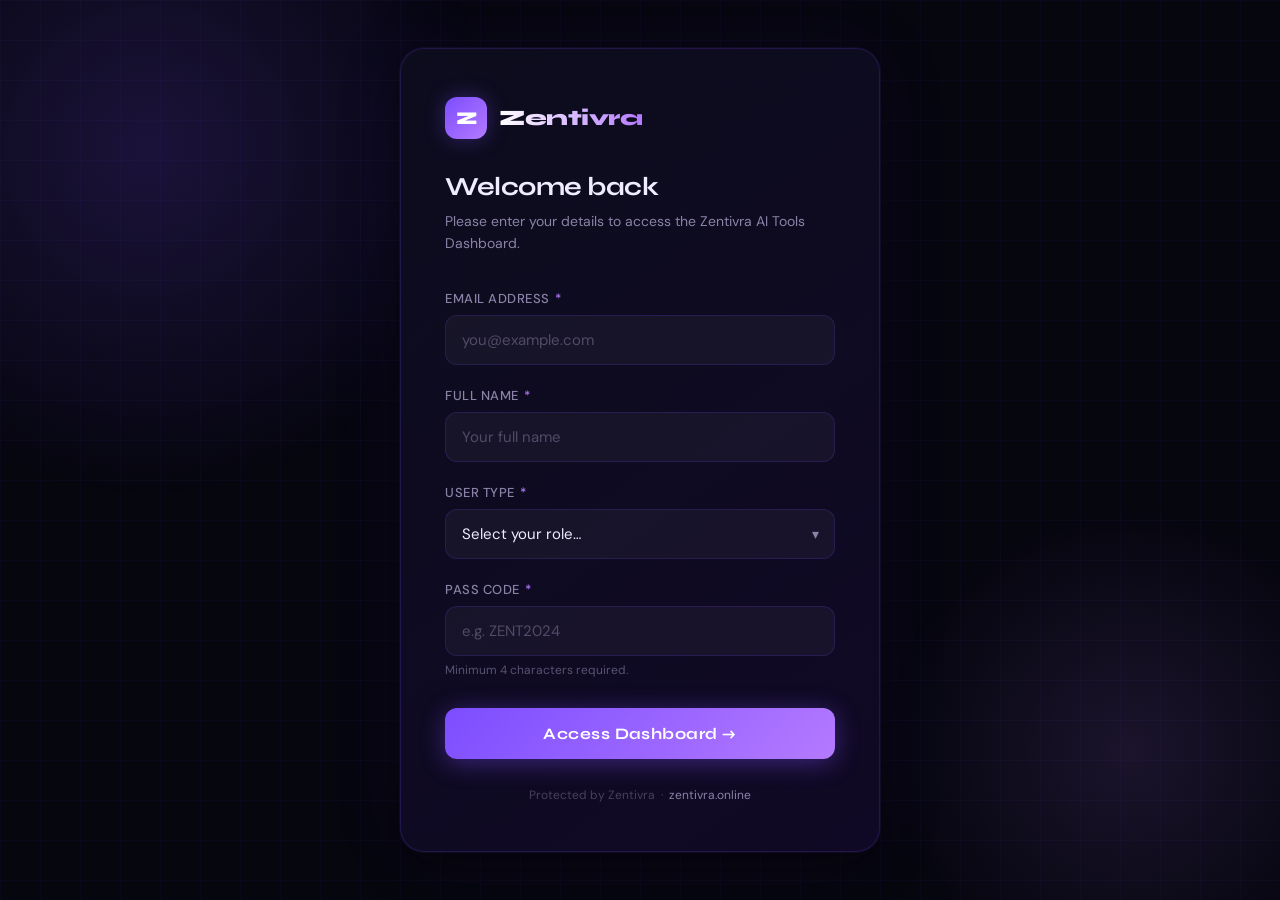
==== index.html @ e4b5452b "Add files via upload" ====
<!DOCTYPE html>
<html lang="en">

<head>
  <meta charset="UTF-8" />
  <meta name="viewport" content="width=device-width, initial-scale=1.0" />
  <title>User Login – Zentivra</title>
  <link
    href="https://fonts.googleapis.com/css2?family=Syne:wght@400;600;700;800&family=DM+Sans:ital,opsz,wght@0,9..40,300;0,9..40,400;0,9..40,500;1,9..40,300&display=swap"
    rel="stylesheet" />
  <style>
    *,
    *::before,
    *::after {
      box-sizing: border-box;
      margin: 0;
      padding: 0;
    }

    :root {
      --bg: #06060f;
      --surface: #0d0d1e;
      --border: rgba(120, 80, 255, 0.18);
      --accent: #7c4dff;
      --accent2: #b47aff;
      --glow: rgba(124, 77, 255, 0.35);
      --text: #f0ecff;
      --muted: #8b82a8;
      --input-bg: rgba(255, 255, 255, 0.04);
      --input-focus: rgba(124, 77, 255, 0.12);
      --success: #4dffa3;
    }

    html,
    body {
      height: 100%;
      background: var(--bg);
      color: var(--text);
      font-family: 'DM Sans', sans-serif;
      overflow-x: hidden;
    }

    .bg-layer {
      position: fixed;
      inset: 0;
      z-index: 0;
      overflow: hidden;
      pointer-events: none;
    }

    .bg-layer::before {
      content: '';
      position: absolute;
      width: 700px;
      height: 700px;
      border-radius: 50%;
      background: radial-gradient(circle, rgba(124, 77, 255, 0.18) 0%, transparent 70%);
      top: -200px;
      left: -200px;
      animation: driftA 14s ease-in-out infinite alternate;
    }

    .bg-layer::after {
      content: '';
      position: absolute;
      width: 500px;
      height: 500px;
      border-radius: 50%;
      background: radial-gradient(circle, rgba(180, 122, 255, 0.12) 0%, transparent 70%);
      bottom: -100px;
      right: -100px;
      animation: driftB 18s ease-in-out infinite alternate;
    }

    @keyframes driftA {
      from {
        transform: translate(0, 0) scale(1);
      }

      to {
        transform: translate(60px, 40px) scale(1.08);
      }
    }

    @keyframes driftB {
      from {
        transform: translate(0, 0) scale(1);
      }

      to {
        transform: translate(-40px, -30px) scale(1.05);
      }
    }

    .grid-overlay {
      position: fixed;
      inset: 0;
      z-index: 0;
      background-image:
        linear-gradient(rgba(124, 77, 255, 0.04) 1px, transparent 1px),
        linear-gradient(90deg, rgba(124, 77, 255, 0.04) 1px, transparent 1px);
      background-size: 40px 40px;
      pointer-events: none;
    }

    .page {
      position: relative;
      z-index: 1;
      min-height: 100vh;
      display: flex;
      align-items: center;
      justify-content: center;
      padding: 40px 20px;
    }

    .card {
      width: 100%;
      max-width: 480px;
      background: linear-gradient(145deg, rgba(13, 13, 30, 0.95), rgba(18, 10, 40, 0.9));
      border: 1px solid var(--border);
      border-radius: 24px;
      padding: 48px 44px;
      box-shadow:
        0 0 0 1px rgba(124, 77, 255, 0.08),
        0 8px 40px rgba(0, 0, 0, 0.6),
        0 0 80px rgba(124, 77, 255, 0.08);
      animation: fadeUp 0.6s cubic-bezier(0.22, 1, 0.36, 1) both;
    }

    @keyframes fadeUp {
      from {
        opacity: 0;
        transform: translateY(28px);
      }

      to {
        opacity: 1;
        transform: translateY(0);
      }
    }

    .logo-row {
      display: flex;
      align-items: center;
      gap: 12px;
      margin-bottom: 32px;
    }

    .logo-mark {
      width: 42px;
      height: 42px;
      background: linear-gradient(135deg, var(--accent), var(--accent2));
      border-radius: 12px;
      display: flex;
      align-items: center;
      justify-content: center;
      box-shadow: 0 0 20px var(--glow);
      font-family: 'Syne', sans-serif;
      font-weight: 800;
      font-size: 18px;
      color: #fff;
      letter-spacing: -1px;
    }

    .logo-name {
      font-family: 'Syne', sans-serif;
      font-weight: 800;
      font-size: 22px;
      letter-spacing: -0.5px;
      background: linear-gradient(90deg, #fff 0%, var(--accent2) 100%);
      -webkit-background-clip: text;
      -webkit-text-fill-color: transparent;
    }

    .card-title {
      font-family: 'Syne', sans-serif;
      font-size: 26px;
      font-weight: 700;
      line-height: 1.2;
      margin-bottom: 8px;
      letter-spacing: -0.5px;
    }

    .card-desc {
      font-size: 14px;
      color: var(--muted);
      line-height: 1.6;
      margin-bottom: 36px;
    }

    .form-group {
      margin-bottom: 22px;
      animation: fadeUp 0.5s cubic-bezier(0.22, 1, 0.36, 1) both;
    }

    .form-group:nth-child(1) {
      animation-delay: 0.08s;
    }

    .form-group:nth-child(2) {
      animation-delay: 0.14s;
    }

    .form-group:nth-child(3) {
      animation-delay: 0.20s;
    }

    .form-group:nth-child(4) {
      animation-delay: 0.26s;
    }

    label {
      display: block;
      font-size: 13px;
      font-weight: 500;
      color: var(--muted);
      letter-spacing: 0.04em;
      text-transform: uppercase;
      margin-bottom: 8px;
    }

    label .req {
      color: var(--accent2);
      margin-left: 2px;
    }

    input[type="text"],
    input[type="email"],
    select {
      width: 100%;
      background: var(--input-bg);
      border: 1px solid var(--border);
      border-radius: 12px;
      padding: 14px 16px;
      color: var(--text);
      font-family: 'DM Sans', sans-serif;
      font-size: 15px;
      outline: none;
      transition: border-color 0.2s, background 0.2s, box-shadow 0.2s;
      appearance: none;
      -webkit-appearance: none;
    }

    input[type="text"]:focus,
    input[type="email"]:focus,
    select:focus {
      border-color: var(--accent);
      background: var(--input-focus);
      box-shadow: 0 0 0 3px rgba(124, 77, 255, 0.15);
    }

    input::placeholder {
      color: rgba(139, 130, 168, 0.5);
    }

    .select-wrap {
      position: relative;
    }

    .select-wrap::after {
      content: '▾';
      position: absolute;
      right: 16px;
      top: 50%;
      transform: translateY(-50%);
      color: var(--muted);
      pointer-events: none;
      font-size: 14px;
    }

    select option {
      background: #1a1030;
      color: var(--text);
    }

    .field-hint {
      font-size: 12px;
      color: rgba(139, 130, 168, 0.6);
      margin-top: 6px;
    }

    .error-msg {
      font-size: 12px;
      color: #ff6b8a;
      margin-top: 5px;
      display: none;
    }

    .form-group.invalid input,
    .form-group.invalid select {
      border-color: rgba(255, 107, 138, 0.5);
    }

    .form-group.invalid .error-msg {
      display: block;
    }

    .btn {
      width: 100%;
      margin-top: 8px;
      padding: 16px;
      background: linear-gradient(135deg, var(--accent) 0%, var(--accent2) 100%);
      border: none;
      border-radius: 12px;
      color: #fff;
      font-family: 'Syne', sans-serif;
      font-size: 16px;
      font-weight: 700;
      letter-spacing: 0.03em;
      cursor: pointer;
      position: relative;
      overflow: hidden;
      transition: transform 0.15s, box-shadow 0.2s;
      box-shadow: 0 4px 24px rgba(124, 77, 255, 0.4);
    }

    .btn:hover {
      transform: translateY(-2px);
      box-shadow: 0 8px 32px rgba(124, 77, 255, 0.55);
    }

    .btn:active {
      transform: translateY(0);
    }

    .btn:disabled {
      opacity: 0.7;
      cursor: not-allowed;
      transform: none;
    }

    .btn-text {
      display: flex;
      align-items: center;
      justify-content: center;
      gap: 8px;
    }

    .spinner {
      display: none;
      width: 18px;
      height: 18px;
      border: 2px solid rgba(255, 255, 255, 0.3);
      border-top-color: #fff;
      border-radius: 50%;
      animation: spin 0.7s linear infinite;
    }

    @keyframes spin {
      to {
        transform: rotate(360deg);
      }
    }

    .success-screen {
      display: none;
      flex-direction: column;
      align-items: center;
      text-align: center;
      padding: 16px 0;
      animation: fadeUp 0.5s ease both;
    }

    .success-icon {
      width: 72px;
      height: 72px;
      border-radius: 50%;
      background: linear-gradient(135deg, #4dffa3, #00c9a7);
      display: flex;
      align-items: center;
      justify-content: center;
      font-size: 34px;
      margin-bottom: 24px;
      box-shadow: 0 0 40px rgba(77, 255, 163, 0.3);
      animation: popIn 0.4s cubic-bezier(0.34, 1.56, 0.64, 1) 0.1s both;
    }

    @keyframes popIn {
      from {
        transform: scale(0.5);
        opacity: 0;
      }

      to {
        transform: scale(1);
        opacity: 1;
      }
    }

    .success-title {
      font-family: 'Syne', sans-serif;
      font-size: 22px;
      font-weight: 700;
      margin-bottom: 10px;
    }

    .success-msg {
      color: var(--muted);
      font-size: 14px;
      line-height: 1.6;
      margin-bottom: 28px;
    }

    .continue-btn {
      display: inline-flex;
      align-items: center;
      gap: 8px;
      padding: 14px 28px;
      background: linear-gradient(135deg, var(--accent), var(--accent2));
      border-radius: 12px;
      color: #fff;
      font-family: 'Syne', sans-serif;
      font-weight: 700;
      font-size: 15px;
      text-decoration: none;
      box-shadow: 0 4px 24px rgba(124, 77, 255, 0.4);
      transition: transform 0.15s, box-shadow 0.2s;
    }

    .continue-btn:hover {
      transform: translateY(-2px);
      box-shadow: 0 8px 32px rgba(124, 77, 255, 0.55);
    }

    .card-footer {
      margin-top: 28px;
      text-align: center;
      font-size: 12px;
      color: rgba(139, 130, 168, 0.45);
    }

    .card-footer a {
      color: var(--muted);
      text-decoration: none;
    }

    .card-footer a:hover {
      color: var(--accent2);
    }

    @media (max-width: 520px) {
      .card {
        padding: 36px 24px;
      }
    }
  </style>
</head>

<body>

  <div class="bg-layer"></div>
  <div class="grid-overlay"></div>

  <div class="page">
    <div class="card">

      <div class="logo-row">
        <div class="logo-mark">Z</div>
        <div class="logo-name">Zentivra</div>
      </div>

      <!-- LOGIN FORM -->
      <div id="formView">
        <h1 class="card-title">Welcome back</h1>
        <p class="card-desc">Please enter your details to access the Zentivra AI Tools Dashboard.</p>

        <form id="loginForm" novalidate>

          <div class="form-group" id="group-email">
            <label for="email">Email Address <span class="req">*</span></label>
            <input type="email" id="email" name="email" placeholder="you@example.com" autocomplete="email" />
            <div class="error-msg" id="err-email">Please enter a valid email address.</div>
          </div>

          <div class="form-group" id="group-name">
            <label for="fullname">Full Name <span class="req">*</span></label>
            <input type="text" id="fullname" name="fullname" placeholder="Your full name" autocomplete="name" />
            <div class="error-msg" id="err-name">Full name is required.</div>
          </div>

          <div class="form-group" id="group-type">
            <label for="usertype">User Type <span class="req">*</span></label>
            <div class="select-wrap">
              <select id="usertype" name="usertype">
                <option value="" disabled selected>Select your role…</option>
                <option value="Student">Student</option>
                <option value="Employee">Employee</option>
                <option value="Freelancer">Freelancer</option>
                <option value="Other">Other</option>
              </select>
            </div>
            <div class="error-msg" id="err-type">Please select a user type.</div>
          </div>

          <div class="form-group" id="group-code">
            <label for="accesscode">Pass Code <span class="req">*</span></label>
            <input type="text" id="accesscode" name="accesscode" placeholder="e.g. ZENT2024" maxlength="32"
              autocomplete="off" />
            <div class="field-hint">Minimum 4 characters required.</div>
            <div class="error-msg" id="err-code">Pass code must be at least 4 characters.</div>
          </div>

          <button type="submit" class="btn" id="submitBtn">
            <span class="btn-text">
              <span class="spinner" id="spinner"></span>
              <span id="btnLabel">Access Dashboard →</span>
            </span>
          </button>

        </form>
      </div>

      <!-- SUCCESS SCREEN -->
      <div class="success-screen" id="successView">
        <div class="success-icon">✓</div>
        <div class="success-title">Login Successful!</div>
        <div class="success-msg">Welcome to Zentivra.<br />Your AI Tools Dashboard is ready.</div>
        <a href="main.html" class="continue-btn">
          Continue to Dashboard →
        </a>
      </div>

      <div class="card-footer">
        Protected by Zentivra &nbsp;·&nbsp;
        <a href="index.html">zentivra.online</a>
      </div>

    </div>
    
  </div>

  <script>
    const form = document.getElementById('loginForm');
    const formView = document.getElementById('formView');
    const successView = document.getElementById('successView');
    const btn = document.getElementById('submitBtn');
    const spinner = document.getElementById('spinner');
    const btnLabel = document.getElementById('btnLabel');

    function validateEmail(v) {
      return /^[^\s@]+@[^\s@]+\.[^\s@]+$/.test(v.trim());
    }

    function setValid(groupId, valid) {
      document.getElementById(groupId).classList.toggle('invalid', !valid);
    }

    form.addEventListener('submit', function (e) {
  e.preventDefault();
  let ok = true;

  const email = document.getElementById('email').value;
  const name = document.getElementById('fullname').value.trim();
  const type = document.getElementById('usertype').value;
  const code = document.getElementById('accesscode').value.trim();

  if (!validateEmail(email)) { setValid('group-email', false); ok = false; } else { setValid('group-email', true); }
  if (!name) { setValid('group-name', false); ok = false; } else { setValid('group-name', true); }
  if (!type) { setValid('group-type', false); ok = false; } else { setValid('group-type', true); }
  if (code.length < 4) { setValid('group-code', false); ok = false; } else { setValid('group-code', true); }

  if (!ok) return;

  // ✅ LOCAL STORAGE SAVE
  localStorage.setItem("zentivraUser", JSON.stringify({
    email: email,
    name: name,
    type: type
  }));

  // UI loading
  btn.disabled = true;
  spinner.style.display = 'inline-block';
  btnLabel.textContent = "Accessing...";

  setTimeout(() => {
    formView.style.display = 'none';
    successView.style.display = 'flex';
  }, 1200);
});

    ['email', 'fullname', 'accesscode'].forEach(id => {
      document.getElementById(id).addEventListener('input', () => {
        const grp = id === 'email' ? 'group-email' : id === 'fullname' ? 'group-name' : 'group-code';
        document.getElementById(grp).classList.remove('invalid');
      });
    });
    document.getElementById('usertype').addEventListener('change', () => {
      document.getElementById('group-type').classList.remove('invalid');
    });
    // ✅ CHECK USER ALREADY LOGGED IN OR NOT
document.addEventListener("DOMContentLoaded", () => {
  const userData = localStorage.getItem("zentivraUser");

  if (userData) {
    // already logged in → skip login page
    window.location.href = "main.html";
  }
});
  </script>

</body>

</html>
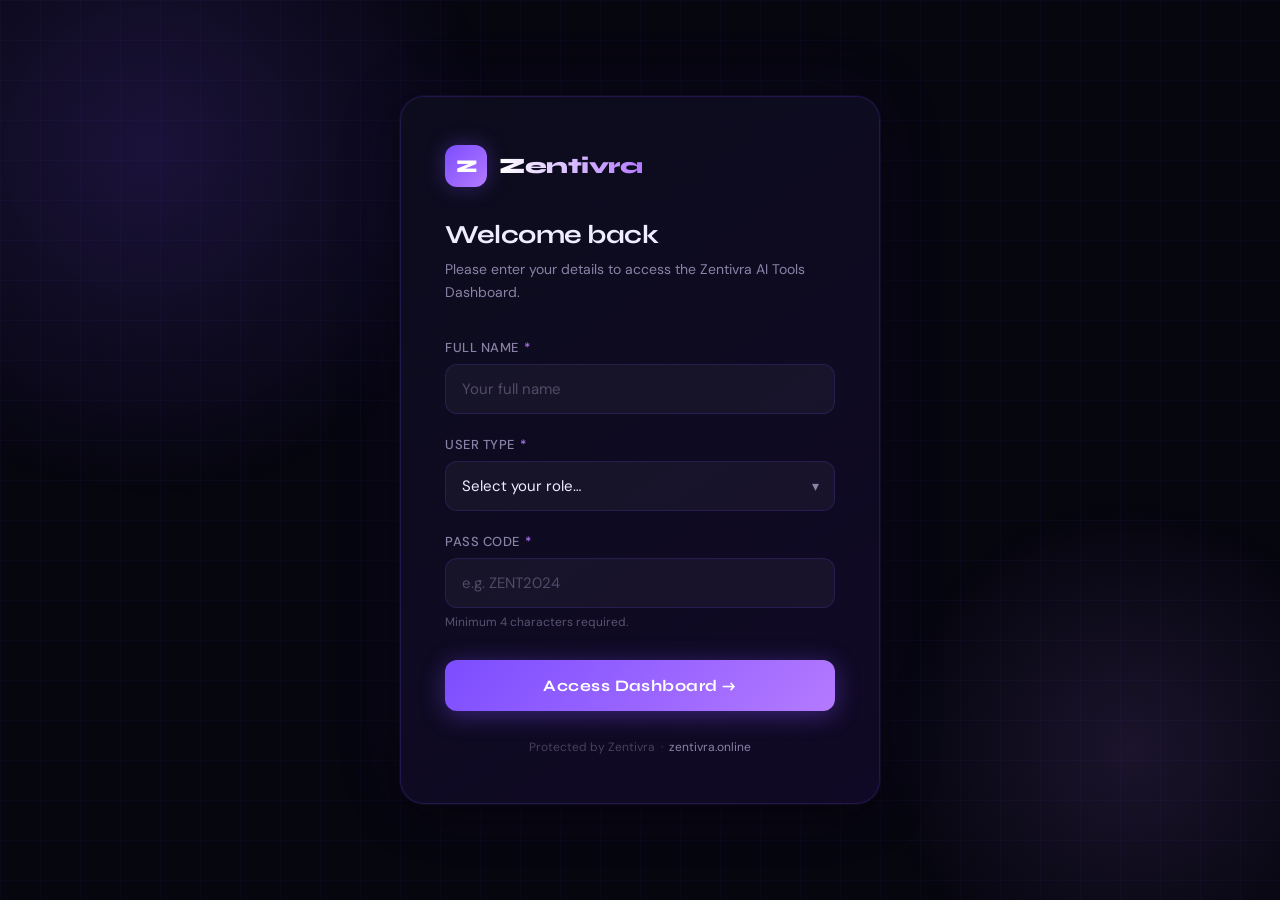
==== commit da161a9d: "Add files via upload" ====
--- a/index.html
+++ b/index.html
@@ -4,10 +4,19 @@
 <head>
   <meta charset="UTF-8" />
   <meta name="viewport" content="width=device-width, initial-scale=1.0" />
+  <meta name="description"
+    content="AI Tools Hub — Discover 100+ powerful AI tools and 300+ ready-to-use AI prompts for writing, image generation, coding, video, marketing and productivity.">
+  <meta name="keywords"
+    content="AI tools, best AI tools free, AI tools for students, ChatGPT prompts, AI image prompts, AI tools 2026,Zentivra tools,Zentivra">
+  <meta property="og:title" content="AI Tools Hub — 100+ AI Tools & 300+ Prompts">
+  <meta property="og:description"
+    content="Find the best AI tools and ready-to-use prompts for writing, images, coding, video, and more.">
   <title>User Login – Zentivra</title>
   <link
     href="https://fonts.googleapis.com/css2?family=Syne:wght@400;600;700;800&family=DM+Sans:ital,opsz,wght@0,9..40,300;0,9..40,400;0,9..40,500;1,9..40,300&display=swap"
     rel="stylesheet" />
+    <link rel="icon" type="image/png" href="/zentivra.png">
+    <link rel="shortcut icon" href="/favicon.ico">
   <style>
     *,
     *::before,
@@ -466,12 +475,6 @@
 
         <form id="loginForm" novalidate>
 
-          <div class="form-group" id="group-email">
-            <label for="email">Email Address <span class="req">*</span></label>
-            <input type="email" id="email" name="email" placeholder="you@example.com" autocomplete="email" />
-            <div class="error-msg" id="err-email">Please enter a valid email address.</div>
-          </div>
-
           <div class="form-group" id="group-name">
             <label for="fullname">Full Name <span class="req">*</span></label>
             <input type="text" id="fullname" name="fullname" placeholder="Your full name" autocomplete="name" />
@@ -522,7 +525,7 @@
 
       <div class="card-footer">
         Protected by Zentivra &nbsp;·&nbsp;
-        <a href="index.html">zentivra.online</a>
+        <a href="">zentivra.online</a>
       </div>
 
     </div>
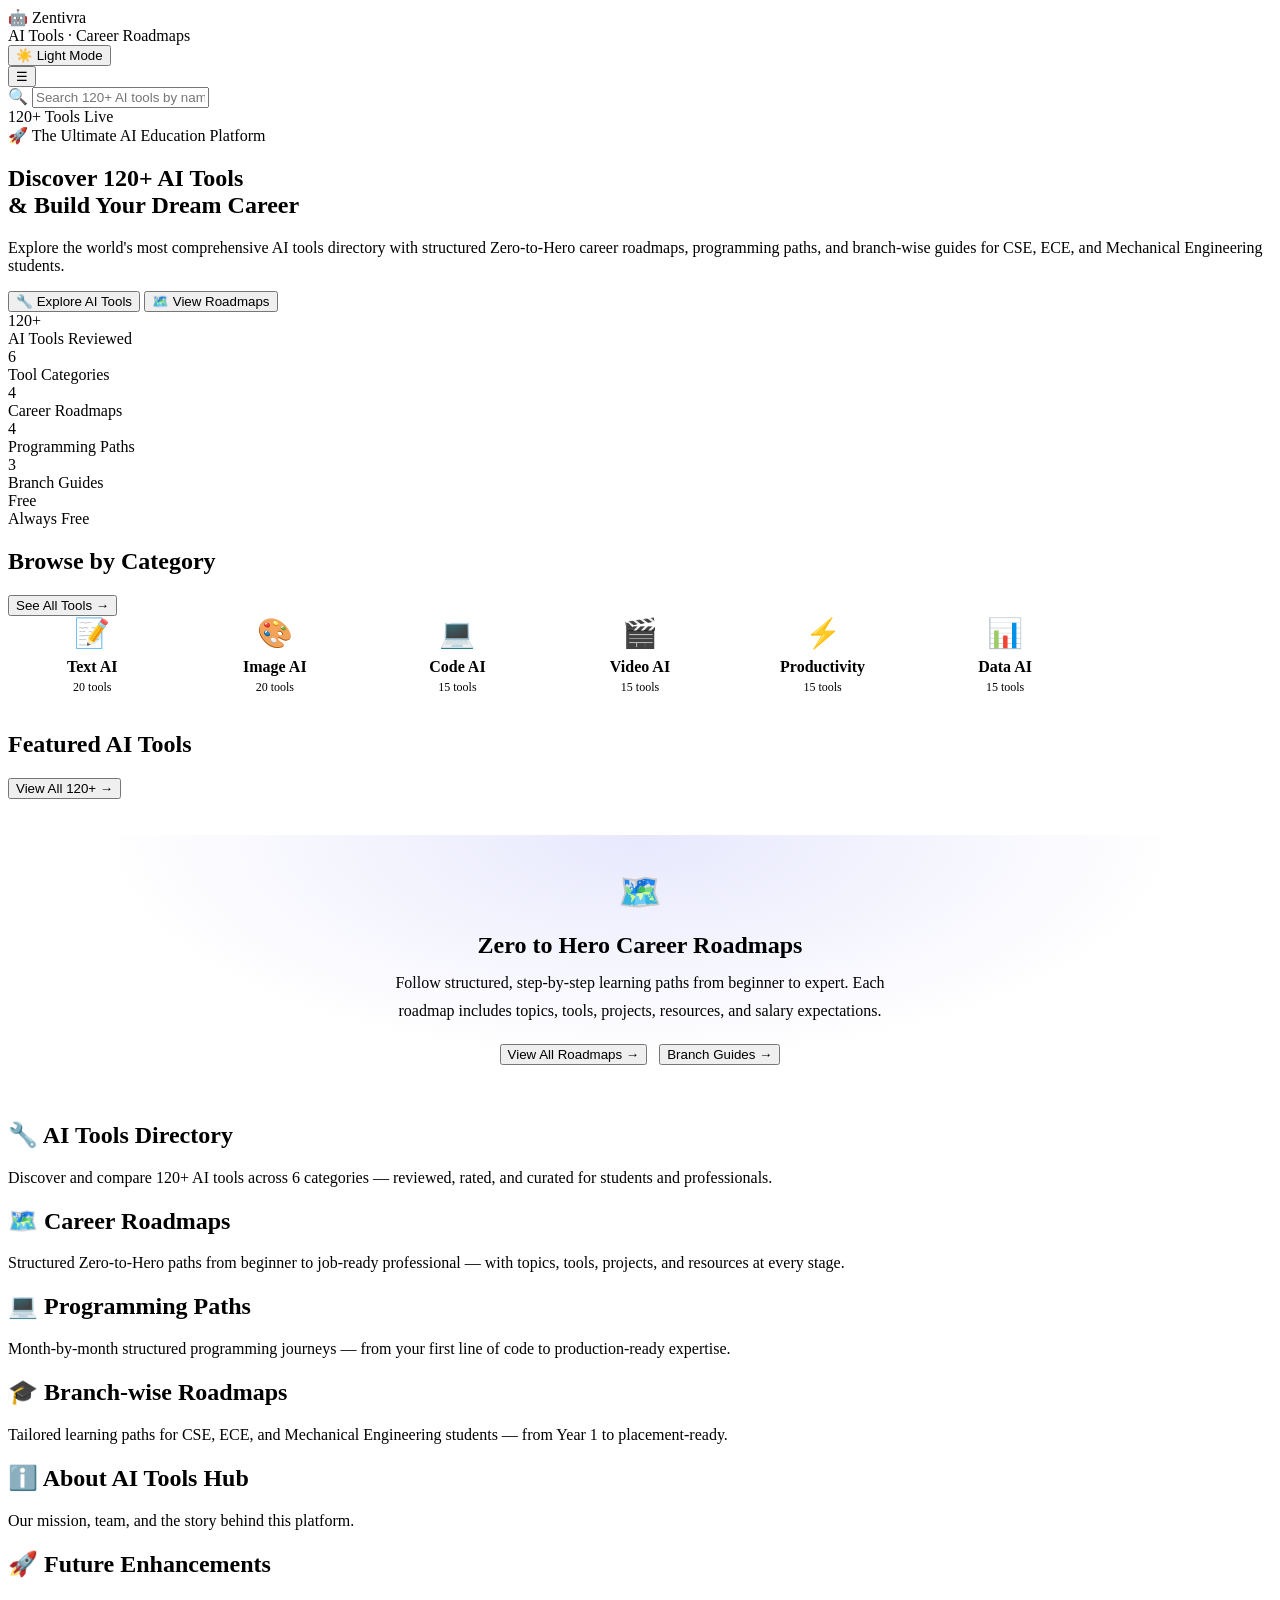
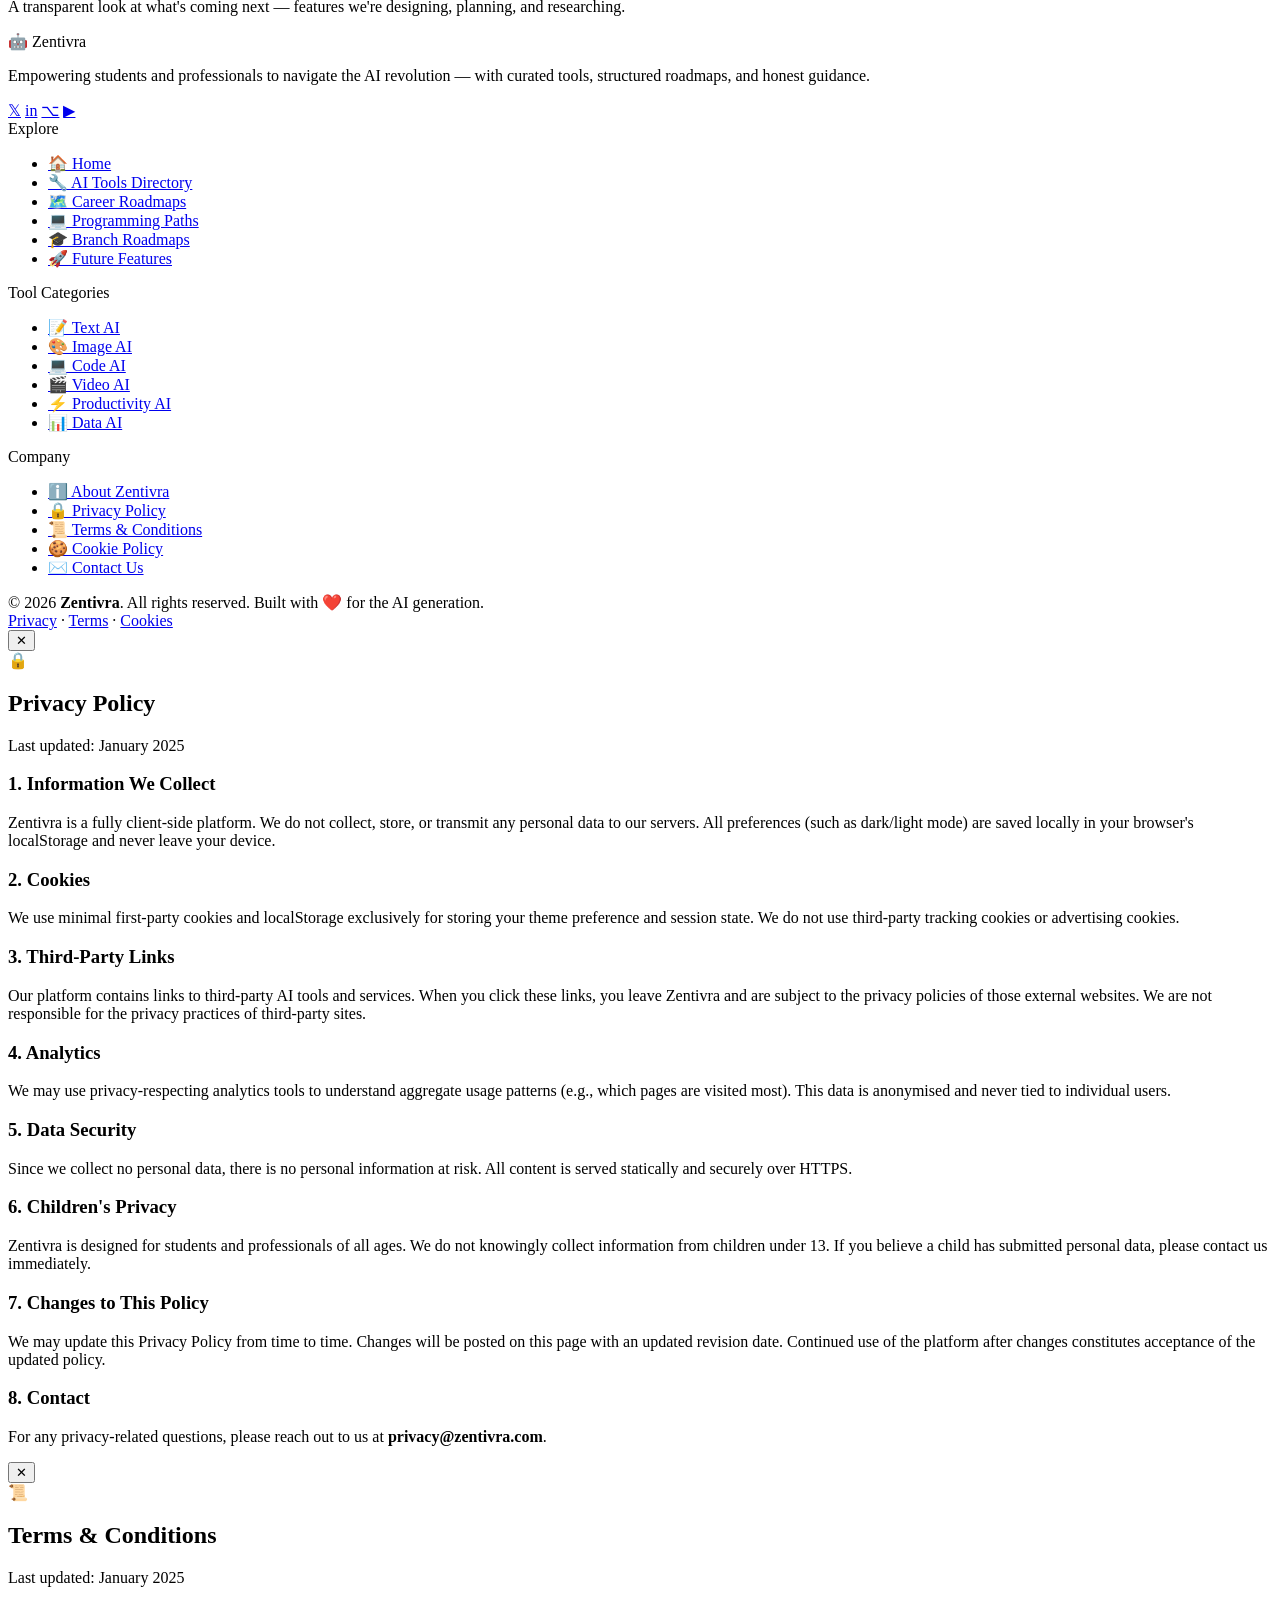
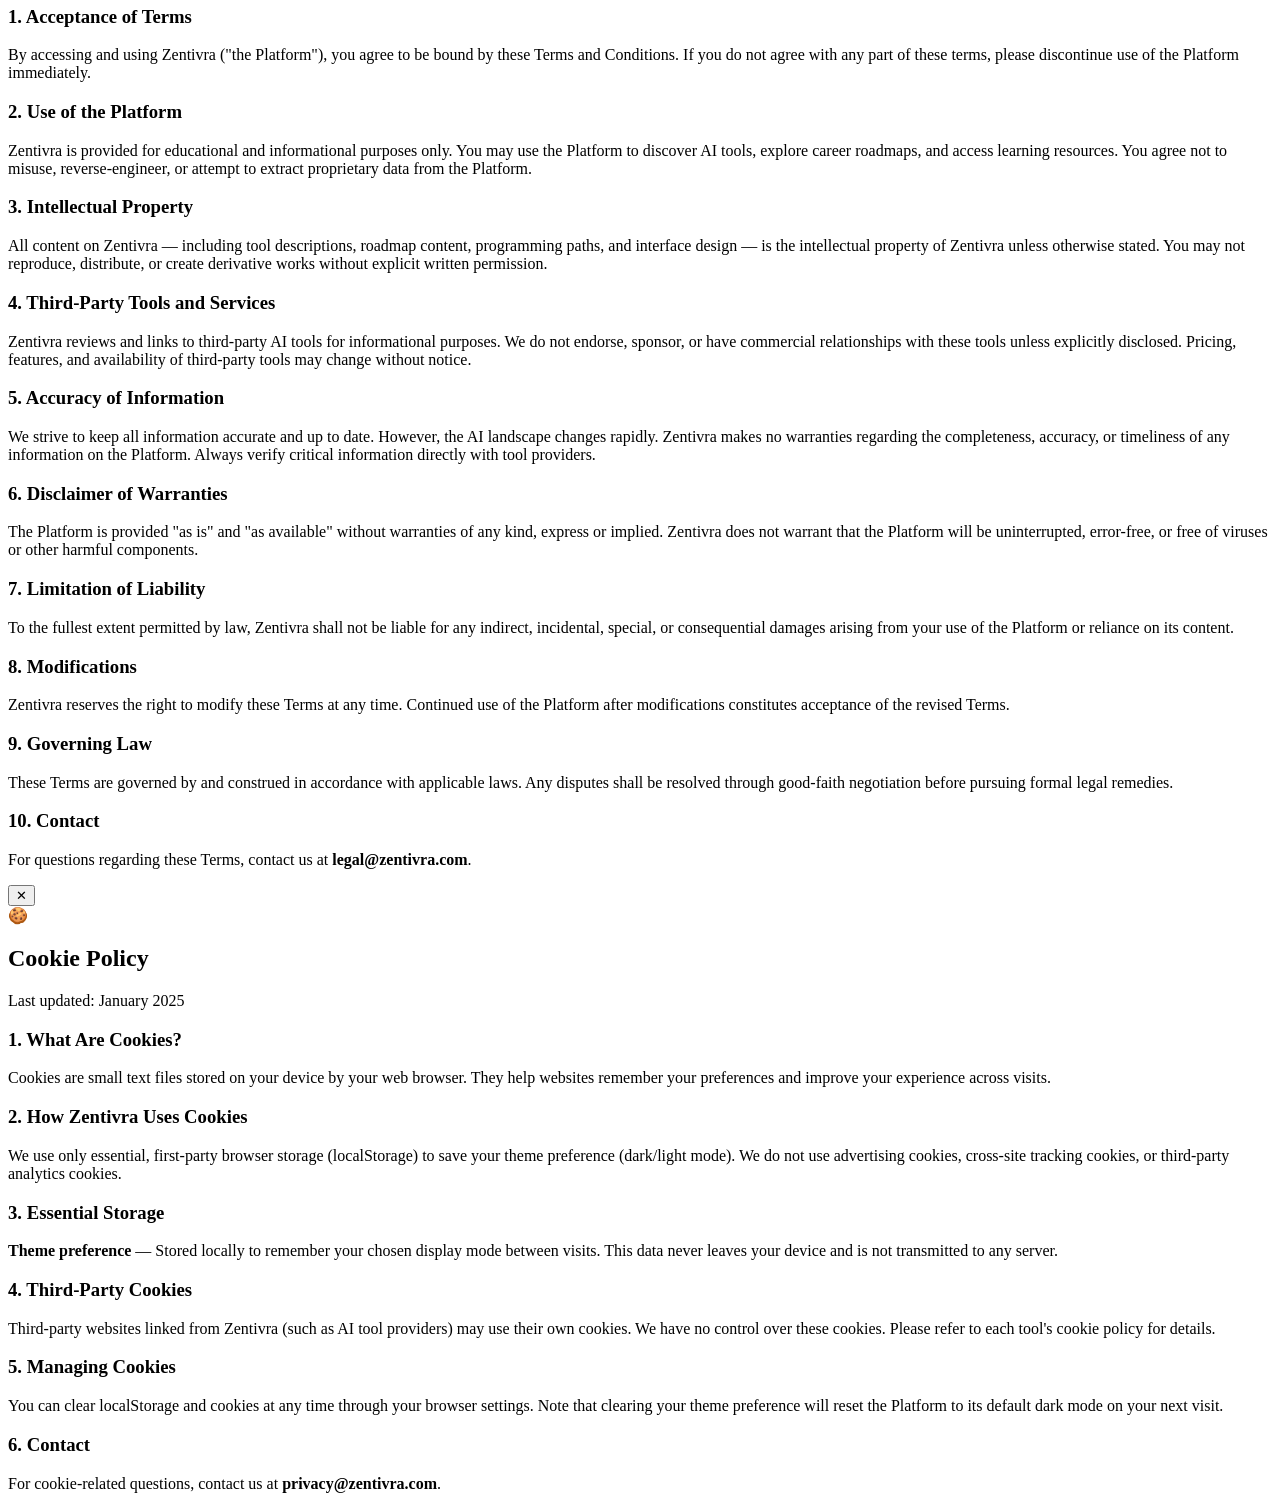
==== commit c26f192f: "Add files via upload" ====
--- a/index.html
+++ b/index.html
@@ -1,607 +1,478 @@
-<!DOCTYPE html>
-<html lang="en">
-
-<head>
-  <meta charset="UTF-8" />
-  <meta name="viewport" content="width=device-width, initial-scale=1.0" />
-  <meta name="description"
-    content="AI Tools Hub — Discover 100+ powerful AI tools and 300+ ready-to-use AI prompts for writing, image generation, coding, video, marketing and productivity.">
-  <meta name="keywords"
-    content="AI tools, best AI tools free, AI tools for students, ChatGPT prompts, AI image prompts, AI tools 2026,Zentivra tools,Zentivra">
-  <meta property="og:title" content="AI Tools Hub — 100+ AI Tools & 300+ Prompts">
-  <meta property="og:description"
-    content="Find the best AI tools and ready-to-use prompts for writing, images, coding, video, and more.">
-  <title>User Login – Zentivra</title>
-  <link
-    href="https://fonts.googleapis.com/css2?family=Syne:wght@400;600;700;800&family=DM+Sans:ital,opsz,wght@0,9..40,300;0,9..40,400;0,9..40,500;1,9..40,300&display=swap"
-    rel="stylesheet" />
-    <link rel="icon" type="image/png" href="/zentivra.png">
-    <link rel="shortcut icon" href="/favicon.ico">
-  <style>
-    *,
-    *::before,
-    *::after {
-      box-sizing: border-box;
-      margin: 0;
-      padding: 0;
-    }
-
-    :root {
-      --bg: #06060f;
-      --surface: #0d0d1e;
-      --border: rgba(120, 80, 255, 0.18);
-      --accent: #7c4dff;
-      --accent2: #b47aff;
-      --glow: rgba(124, 77, 255, 0.35);
-      --text: #f0ecff;
-      --muted: #8b82a8;
-      --input-bg: rgba(255, 255, 255, 0.04);
-      --input-focus: rgba(124, 77, 255, 0.12);
-      --success: #4dffa3;
-    }
-
-    html,
-    body {
-      height: 100%;
-      background: var(--bg);
-      color: var(--text);
-      font-family: 'DM Sans', sans-serif;
-      overflow-x: hidden;
-    }
-
-    .bg-layer {
-      position: fixed;
-      inset: 0;
-      z-index: 0;
-      overflow: hidden;
-      pointer-events: none;
-    }
-
-    .bg-layer::before {
-      content: '';
-      position: absolute;
-      width: 700px;
-      height: 700px;
-      border-radius: 50%;
-      background: radial-gradient(circle, rgba(124, 77, 255, 0.18) 0%, transparent 70%);
-      top: -200px;
-      left: -200px;
-      animation: driftA 14s ease-in-out infinite alternate;
-    }
-
-    .bg-layer::after {
-      content: '';
-      position: absolute;
-      width: 500px;
-      height: 500px;
-      border-radius: 50%;
-      background: radial-gradient(circle, rgba(180, 122, 255, 0.12) 0%, transparent 70%);
-      bottom: -100px;
-      right: -100px;
-      animation: driftB 18s ease-in-out infinite alternate;
-    }
-
-    @keyframes driftA {
-      from {
-        transform: translate(0, 0) scale(1);
-      }
-
-      to {
-        transform: translate(60px, 40px) scale(1.08);
-      }
-    }
-
-    @keyframes driftB {
-      from {
-        transform: translate(0, 0) scale(1);
-      }
-
-      to {
-        transform: translate(-40px, -30px) scale(1.05);
-      }
-    }
-
-    .grid-overlay {
-      position: fixed;
-      inset: 0;
-      z-index: 0;
-      background-image:
-        linear-gradient(rgba(124, 77, 255, 0.04) 1px, transparent 1px),
-        linear-gradient(90deg, rgba(124, 77, 255, 0.04) 1px, transparent 1px);
-      background-size: 40px 40px;
-      pointer-events: none;
-    }
-
-    .page {
-      position: relative;
-      z-index: 1;
-      min-height: 100vh;
-      display: flex;
-      align-items: center;
-      justify-content: center;
-      padding: 40px 20px;
-    }
-
-    .card {
-      width: 100%;
-      max-width: 480px;
-      background: linear-gradient(145deg, rgba(13, 13, 30, 0.95), rgba(18, 10, 40, 0.9));
-      border: 1px solid var(--border);
-      border-radius: 24px;
-      padding: 48px 44px;
-      box-shadow:
-        0 0 0 1px rgba(124, 77, 255, 0.08),
-        0 8px 40px rgba(0, 0, 0, 0.6),
-        0 0 80px rgba(124, 77, 255, 0.08);
-      animation: fadeUp 0.6s cubic-bezier(0.22, 1, 0.36, 1) both;
-    }
-
-    @keyframes fadeUp {
-      from {
-        opacity: 0;
-        transform: translateY(28px);
-      }
-
-      to {
-        opacity: 1;
-        transform: translateY(0);
-      }
-    }
-
-    .logo-row {
-      display: flex;
-      align-items: center;
-      gap: 12px;
-      margin-bottom: 32px;
-    }
-
-    .logo-mark {
-      width: 42px;
-      height: 42px;
-      background: linear-gradient(135deg, var(--accent), var(--accent2));
-      border-radius: 12px;
-      display: flex;
-      align-items: center;
-      justify-content: center;
-      box-shadow: 0 0 20px var(--glow);
-      font-family: 'Syne', sans-serif;
-      font-weight: 800;
-      font-size: 18px;
-      color: #fff;
-      letter-spacing: -1px;
-    }
-
-    .logo-name {
-      font-family: 'Syne', sans-serif;
-      font-weight: 800;
-      font-size: 22px;
-      letter-spacing: -0.5px;
-      background: linear-gradient(90deg, #fff 0%, var(--accent2) 100%);
-      -webkit-background-clip: text;
-      -webkit-text-fill-color: transparent;
-    }
-
-    .card-title {
-      font-family: 'Syne', sans-serif;
-      font-size: 26px;
-      font-weight: 700;
-      line-height: 1.2;
-      margin-bottom: 8px;
-      letter-spacing: -0.5px;
-    }
-
-    .card-desc {
-      font-size: 14px;
-      color: var(--muted);
-      line-height: 1.6;
-      margin-bottom: 36px;
-    }
-
-    .form-group {
-      margin-bottom: 22px;
-      animation: fadeUp 0.5s cubic-bezier(0.22, 1, 0.36, 1) both;
-    }
-
-    .form-group:nth-child(1) {
-      animation-delay: 0.08s;
-    }
-
-    .form-group:nth-child(2) {
-      animation-delay: 0.14s;
-    }
-
-    .form-group:nth-child(3) {
-      animation-delay: 0.20s;
-    }
-
-    .form-group:nth-child(4) {
-      animation-delay: 0.26s;
-    }
-
-    label {
-      display: block;
-      font-size: 13px;
-      font-weight: 500;
-      color: var(--muted);
-      letter-spacing: 0.04em;
-      text-transform: uppercase;
-      margin-bottom: 8px;
-    }
-
-    label .req {
-      color: var(--accent2);
-      margin-left: 2px;
-    }
-
-    input[type="text"],
-    input[type="email"],
-    select {
-      width: 100%;
-      background: var(--input-bg);
-      border: 1px solid var(--border);
-      border-radius: 12px;
-      padding: 14px 16px;
-      color: var(--text);
-      font-family: 'DM Sans', sans-serif;
-      font-size: 15px;
-      outline: none;
-      transition: border-color 0.2s, background 0.2s, box-shadow 0.2s;
-      appearance: none;
-      -webkit-appearance: none;
-    }
-
-    input[type="text"]:focus,
-    input[type="email"]:focus,
-    select:focus {
-      border-color: var(--accent);
-      background: var(--input-focus);
-      box-shadow: 0 0 0 3px rgba(124, 77, 255, 0.15);
-    }
-
-    input::placeholder {
-      color: rgba(139, 130, 168, 0.5);
-    }
-
-    .select-wrap {
-      position: relative;
-    }
-
-    .select-wrap::after {
-      content: '▾';
-      position: absolute;
-      right: 16px;
-      top: 50%;
-      transform: translateY(-50%);
-      color: var(--muted);
-      pointer-events: none;
-      font-size: 14px;
-    }
-
-    select option {
-      background: #1a1030;
-      color: var(--text);
-    }
-
-    .field-hint {
-      font-size: 12px;
-      color: rgba(139, 130, 168, 0.6);
-      margin-top: 6px;
-    }
-
-    .error-msg {
-      font-size: 12px;
-      color: #ff6b8a;
-      margin-top: 5px;
-      display: none;
-    }
-
-    .form-group.invalid input,
-    .form-group.invalid select {
-      border-color: rgba(255, 107, 138, 0.5);
-    }
-
-    .form-group.invalid .error-msg {
-      display: block;
-    }
-
-    .btn {
-      width: 100%;
-      margin-top: 8px;
-      padding: 16px;
-      background: linear-gradient(135deg, var(--accent) 0%, var(--accent2) 100%);
-      border: none;
-      border-radius: 12px;
-      color: #fff;
-      font-family: 'Syne', sans-serif;
-      font-size: 16px;
-      font-weight: 700;
-      letter-spacing: 0.03em;
-      cursor: pointer;
-      position: relative;
-      overflow: hidden;
-      transition: transform 0.15s, box-shadow 0.2s;
-      box-shadow: 0 4px 24px rgba(124, 77, 255, 0.4);
-    }
-
-    .btn:hover {
-      transform: translateY(-2px);
-      box-shadow: 0 8px 32px rgba(124, 77, 255, 0.55);
-    }
-
-    .btn:active {
-      transform: translateY(0);
-    }
-
-    .btn:disabled {
-      opacity: 0.7;
-      cursor: not-allowed;
-      transform: none;
-    }
-
-    .btn-text {
-      display: flex;
-      align-items: center;
-      justify-content: center;
-      gap: 8px;
-    }
-
-    .spinner {
-      display: none;
-      width: 18px;
-      height: 18px;
-      border: 2px solid rgba(255, 255, 255, 0.3);
-      border-top-color: #fff;
-      border-radius: 50%;
-      animation: spin 0.7s linear infinite;
-    }
-
-    @keyframes spin {
-      to {
-        transform: rotate(360deg);
-      }
-    }
-
-    .success-screen {
-      display: none;
-      flex-direction: column;
-      align-items: center;
-      text-align: center;
-      padding: 16px 0;
-      animation: fadeUp 0.5s ease both;
-    }
-
-    .success-icon {
-      width: 72px;
-      height: 72px;
-      border-radius: 50%;
-      background: linear-gradient(135deg, #4dffa3, #00c9a7);
-      display: flex;
-      align-items: center;
-      justify-content: center;
-      font-size: 34px;
-      margin-bottom: 24px;
-      box-shadow: 0 0 40px rgba(77, 255, 163, 0.3);
-      animation: popIn 0.4s cubic-bezier(0.34, 1.56, 0.64, 1) 0.1s both;
-    }
-
-    @keyframes popIn {
-      from {
-        transform: scale(0.5);
-        opacity: 0;
-      }
-
-      to {
-        transform: scale(1);
-        opacity: 1;
-      }
-    }
-
-    .success-title {
-      font-family: 'Syne', sans-serif;
-      font-size: 22px;
-      font-weight: 700;
-      margin-bottom: 10px;
-    }
-
-    .success-msg {
-      color: var(--muted);
-      font-size: 14px;
-      line-height: 1.6;
-      margin-bottom: 28px;
-    }
-
-    .continue-btn {
-      display: inline-flex;
-      align-items: center;
-      gap: 8px;
-      padding: 14px 28px;
-      background: linear-gradient(135deg, var(--accent), var(--accent2));
-      border-radius: 12px;
-      color: #fff;
-      font-family: 'Syne', sans-serif;
-      font-weight: 700;
-      font-size: 15px;
-      text-decoration: none;
-      box-shadow: 0 4px 24px rgba(124, 77, 255, 0.4);
-      transition: transform 0.15s, box-shadow 0.2s;
-    }
-
-    .continue-btn:hover {
-      transform: translateY(-2px);
-      box-shadow: 0 8px 32px rgba(124, 77, 255, 0.55);
-    }
-
-    .card-footer {
-      margin-top: 28px;
-      text-align: center;
-      font-size: 12px;
-      color: rgba(139, 130, 168, 0.45);
-    }
-
-    .card-footer a {
-      color: var(--muted);
-      text-decoration: none;
-    }
-
-    .card-footer a:hover {
-      color: var(--accent2);
-    }
-
-    @media (max-width: 520px) {
-      .card {
-        padding: 36px 24px;
-      }
-    }
-  </style>
-</head>
-
-<body>
-
-  <div class="bg-layer"></div>
-  <div class="grid-overlay"></div>
-
-  <div class="page">
-    <div class="card">
-
-      <div class="logo-row">
-        <div class="logo-mark">Z</div>
-        <div class="logo-name">Zentivra</div>
-      </div>
-
-      <!-- LOGIN FORM -->
-      <div id="formView">
-        <h1 class="card-title">Welcome back</h1>
-        <p class="card-desc">Please enter your details to access the Zentivra AI Tools Dashboard.</p>
-
-        <form id="loginForm" novalidate>
-
-          <div class="form-group" id="group-name">
-            <label for="fullname">Full Name <span class="req">*</span></label>
-            <input type="text" id="fullname" name="fullname" placeholder="Your full name" autocomplete="name" />
-            <div class="error-msg" id="err-name">Full name is required.</div>
-          </div>
-
-          <div class="form-group" id="group-type">
-            <label for="usertype">User Type <span class="req">*</span></label>
-            <div class="select-wrap">
-              <select id="usertype" name="usertype">
-                <option value="" disabled selected>Select your role…</option>
-                <option value="Student">Student</option>
-                <option value="Employee">Employee</option>
-                <option value="Freelancer">Freelancer</option>
-                <option value="Other">Other</option>
-              </select>
-            </div>
-            <div class="error-msg" id="err-type">Please select a user type.</div>
-          </div>
-
-          <div class="form-group" id="group-code">
-            <label for="accesscode">Pass Code <span class="req">*</span></label>
-            <input type="text" id="accesscode" name="accesscode" placeholder="e.g. ZENT2024" maxlength="32"
-              autocomplete="off" />
-            <div class="field-hint">Minimum 4 characters required.</div>
-            <div class="error-msg" id="err-code">Pass code must be at least 4 characters.</div>
-          </div>
-
-          <button type="submit" class="btn" id="submitBtn">
-            <span class="btn-text">
-              <span class="spinner" id="spinner"></span>
-              <span id="btnLabel">Access Dashboard →</span>
-            </span>
-          </button>
-
-        </form>
-      </div>
-
-      <!-- SUCCESS SCREEN -->
-      <div class="success-screen" id="successView">
-        <div class="success-icon">✓</div>
-        <div class="success-title">Login Successful!</div>
-        <div class="success-msg">Welcome to Zentivra.<br />Your AI Tools Dashboard is ready.</div>
-        <a href="main.html" class="continue-btn">
-          Continue to Dashboard →
-        </a>
-      </div>
-
-      <div class="card-footer">
-        Protected by Zentivra &nbsp;·&nbsp;
-        <a href="">zentivra.online</a>
-      </div>
-
-    </div>
-    
-  </div>
-
-  <script>
-    const form = document.getElementById('loginForm');
-    const formView = document.getElementById('formView');
-    const successView = document.getElementById('successView');
-    const btn = document.getElementById('submitBtn');
-    const spinner = document.getElementById('spinner');
-    const btnLabel = document.getElementById('btnLabel');
-
-    function validateEmail(v) {
-      return /^[^\s@]+@[^\s@]+\.[^\s@]+$/.test(v.trim());
-    }
-
-    function setValid(groupId, valid) {
-      document.getElementById(groupId).classList.toggle('invalid', !valid);
-    }
-
-    form.addEventListener('submit', function (e) {
-  e.preventDefault();
-  let ok = true;
-
-  const email = document.getElementById('email').value;
-  const name = document.getElementById('fullname').value.trim();
-  const type = document.getElementById('usertype').value;
-  const code = document.getElementById('accesscode').value.trim();
-
-  if (!validateEmail(email)) { setValid('group-email', false); ok = false; } else { setValid('group-email', true); }
-  if (!name) { setValid('group-name', false); ok = false; } else { setValid('group-name', true); }
-  if (!type) { setValid('group-type', false); ok = false; } else { setValid('group-type', true); }
-  if (code.length < 4) { setValid('group-code', false); ok = false; } else { setValid('group-code', true); }
-
-  if (!ok) return;
-
-  // ✅ LOCAL STORAGE SAVE
-  localStorage.setItem("zentivraUser", JSON.stringify({
-    email: email,
-    name: name,
-    type: type
-  }));
-
-  // UI loading
-  btn.disabled = true;
-  spinner.style.display = 'inline-block';
-  btnLabel.textContent = "Accessing...";
-
-  setTimeout(() => {
-    formView.style.display = 'none';
-    successView.style.display = 'flex';
-  }, 1200);
-});
-
-    ['email', 'fullname', 'accesscode'].forEach(id => {
-      document.getElementById(id).addEventListener('input', () => {
-        const grp = id === 'email' ? 'group-email' : id === 'fullname' ? 'group-name' : 'group-code';
-        document.getElementById(grp).classList.remove('invalid');
-      });
-    });
-    document.getElementById('usertype').addEventListener('change', () => {
-      document.getElementById('group-type').classList.remove('invalid');
-    });
-    // ✅ CHECK USER ALREADY LOGGED IN OR NOT
-document.addEventListener("DOMContentLoaded", () => {
-  const userData = localStorage.getItem("zentivraUser");
-
-  if (userData) {
-    // already logged in → skip login page
-    window.location.href = "main.html";
-  }
-});
-  </script>
-
-</body>
-
-</html>+<!DOCTYPE html>
+<html lang="en" data-theme="dark">
+<head>
+ <head>
+  <meta charset="UTF-8" />
+  <meta name="viewport" content="width=device-width, initial-scale=1.0" />
+  <title>Zentivra — Career Roadmaps & 120+ AI Tools</title>
+  <meta name="description" content="Discover 120+ AI tools across 6 categories. Follow Zero-to-Hero career roadmaps in AI/ML, Web Dev, DevOps, Data Science. Branch-wise guides for CSE, ECE, Mechanical." />
+  <meta name="keywords"
+    content="AI tools, best AI tools free, AI tools for students, ChatGPT prompts, AI image prompts, AI tools 2026,Zentivra tools,Zentivra">
+  <meta property="og:title" content="AI Tools Hub — 100+ AI Tools & 300+ Prompts">
+  <meta property="og:description"
+    content="Find the best AI tools and ready-to-use prompts for writing, images, coding, video, and more.">
+ 
+  <link
+    href="https://fonts.googleapis.com/css2?family=Syne:wght@400;600;700;800&family=DM+Sans:ital,opsz,wght@0,9..40,300;0,9..40,400;0,9..40,500;1,9..40,300&display=swap"
+    rel="stylesheet" />
+    <link rel="icon" type="image/png" href="./assets/zentivra.png">
+    <link rel="shortcut icon" href="./assets/zentivra.ico">
+  <link rel="preconnect" href="https://fonts.googleapis.com" />
+  <link href="https://fonts.googleapis.com/css2?family=Inter:wght@400;500;600;700;800;900&display=swap" rel="stylesheet" />
+  <link rel="stylesheet" href="css/style.css" />
+</head>
+<body>
+
+<!-- ── App Shell ────────────────────────────────────────────── -->
+<div class="app">
+
+  <!-- Sidebar Overlay (mobile) -->
+  <div class="sidebar-overlay" id="sidebarOverlay"></div>
+
+  <!-- ── Sidebar ─────────────────────────────────────────────── -->
+  <aside class="sidebar">
+    <div class="sidebar-logo">
+     <div class="logo-text">🤖 Zentivra </div>
+      <div class="logo-sub">AI Tools · Career Roadmaps</div>
+    </div>
+
+    <nav class="sidebar-nav" id="sidebarNav">
+      <!-- Built by JS -->
+    </nav>
+
+    <div class="sidebar-footer">
+      <button class="theme-toggle" id="themeToggle" onclick="toggleTheme()">
+        ☀️ Light Mode
+      </button>
+    </div>
+  </aside>
+
+  <!-- ── Main Area ────────────────────────────────────────────── -->
+  <main class="main">
+
+    <!-- Header -->
+    <header class="header">
+      <button class="hamburger" id="hamburger" aria-label="Menu">☰</button>
+      <div class="header-search">
+        <span class="search-icon">🔍</span>
+        <input type="text" id="globalSearch" placeholder="Search 120+ AI tools by name, category, or feature…" />
+      </div>
+      <div class="header-actions">
+        <div class="header-stat">
+          <span class="stat-dot"></span>
+          <span>120+ Tools Live</span>
+        </div>
+      </div>
+    </header>
+
+    <!-- ── PAGE: Home ─────────────────────────────────────────── -->
+    <section class="page active" id="page-home">
+      <div class="hero">
+        <div class="hero-content">
+          <div class="hero-eyebrow">
+            <span>🚀</span> The Ultimate AI Education Platform
+          </div>
+          <h1>
+            Discover <span class="gradient-text">120+ AI Tools</span><br/>
+            & Build Your Dream Career
+          </h1>
+          <p>
+            Explore the world's most comprehensive AI tools directory with structured
+            Zero-to-Hero career roadmaps, programming paths, and branch-wise guides
+            for CSE, ECE, and Mechanical Engineering students.
+          </p>
+          <div class="hero-actions">
+            <button class="btn btn-primary" onclick="showPage('tools')">
+              🔧 Explore AI Tools
+            </button>
+            <button class="btn btn-secondary" onclick="showPage('roadmaps')">
+              🗺️ View Roadmaps
+            </button>
+          </div>
+        </div>
+      </div>
+
+      <!-- Stats -->
+      <div class="stats-grid">
+        <div class="stat-card">
+          <div class="stat-number gradient-text">120+</div>
+          <div class="stat-label">AI Tools Reviewed</div>
+        </div>
+        <div class="stat-card">
+          <div class="stat-number" style="color:var(--green)">6</div>
+          <div class="stat-label">Tool Categories</div>
+        </div>
+        <div class="stat-card">
+          <div class="stat-number" style="color:var(--blue)">4</div>
+          <div class="stat-label">Career Roadmaps</div>
+        </div>
+        <div class="stat-card">
+          <div class="stat-number" style="color:var(--purple)">4</div>
+          <div class="stat-label">Programming Paths</div>
+        </div>
+        <div class="stat-card">
+          <div class="stat-number" style="color:var(--amber)">3</div>
+          <div class="stat-label">Branch Guides</div>
+        </div>
+        <div class="stat-card">
+          <div class="stat-number" style="color:var(--pink)">Free</div>
+          <div class="stat-label">Always Free</div>
+        </div>
+      </div>
+
+      <!-- Category Quick Access -->
+      <div class="section-header">
+        <h2>Browse by Category</h2>
+        <button class="see-all-btn" onclick="showPage('tools')">See All Tools →</button>
+      </div>
+      <div style="display:grid;grid-template-columns:repeat(auto-fill,minmax(160px,1fr));gap:14px;margin-bottom:36px;">
+        <div class="stat-card" style="cursor:pointer;text-align:center;" onclick="filterAndShow('text')">
+          <div style="font-size:1.8rem;margin-bottom:8px;">📝</div>
+          <div style="font-weight:700;margin-bottom:4px;">Text AI</div>
+          <div style="font-size:0.75rem;color:var(--text-muted);">20 tools</div>
+        </div>
+        <div class="stat-card" style="cursor:pointer;text-align:center;" onclick="filterAndShow('image')">
+          <div style="font-size:1.8rem;margin-bottom:8px;">🎨</div>
+          <div style="font-weight:700;margin-bottom:4px;">Image AI</div>
+          <div style="font-size:0.75rem;color:var(--text-muted);">20 tools</div>
+        </div>
+        <div class="stat-card" style="cursor:pointer;text-align:center;" onclick="filterAndShow('code')">
+          <div style="font-size:1.8rem;margin-bottom:8px;">💻</div>
+          <div style="font-weight:700;margin-bottom:4px;">Code AI</div>
+          <div style="font-size:0.75rem;color:var(--text-muted);">15 tools</div>
+        </div>
+        <div class="stat-card" style="cursor:pointer;text-align:center;" onclick="filterAndShow('video')">
+          <div style="font-size:1.8rem;margin-bottom:8px;">🎬</div>
+          <div style="font-weight:700;margin-bottom:4px;">Video AI</div>
+          <div style="font-size:0.75rem;color:var(--text-muted);">15 tools</div>
+        </div>
+        <div class="stat-card" style="cursor:pointer;text-align:center;" onclick="filterAndShow('productivity')">
+          <div style="font-size:1.8rem;margin-bottom:8px;">⚡</div>
+          <div style="font-weight:700;margin-bottom:4px;">Productivity</div>
+          <div style="font-size:0.75rem;color:var(--text-muted);">15 tools</div>
+        </div>
+        <div class="stat-card" style="cursor:pointer;text-align:center;" onclick="filterAndShow('data')">
+          <div style="font-size:1.8rem;margin-bottom:8px;">📊</div>
+          <div style="font-weight:700;margin-bottom:4px;">Data AI</div>
+          <div style="font-size:0.75rem;color:var(--text-muted);">15 tools</div>
+        </div>
+      </div>
+
+      <!-- Featured Tools -->
+      <div class="section-header">
+        <h2>Featured AI Tools</h2>
+        <button class="see-all-btn" onclick="showPage('tools')">View All 120+ →</button>
+      </div>
+      <div class="tools-grid" id="homeFeatured"></div>
+
+      <!-- Roadmap Preview -->
+      <div style="background:linear-gradient(135deg,var(--bg-card),var(--bg-secondary));border:1px solid var(--border);border-radius:var(--radius-lg);padding:36px;margin-top:36px;text-align:center;position:relative;overflow:hidden;">
+        <div style="position:absolute;inset:0;background:radial-gradient(ellipse at 50% 0%,rgba(99,102,241,0.15),transparent 60%);pointer-events:none;"></div>
+        <div style="position:relative;">
+          <div style="font-size:2.2rem;margin-bottom:12px;">🗺️</div>
+          <h2 style="font-size:1.5rem;font-weight:900;margin-bottom:10px;">Zero to Hero Career Roadmaps</h2>
+          <p style="color:var(--text-secondary);max-width:520px;margin:0 auto 20px;line-height:1.7;">
+            Follow structured, step-by-step learning paths from beginner to expert.
+            Each roadmap includes topics, tools, projects, resources, and salary expectations.
+          </p>
+          <div style="display:flex;gap:12px;justify-content:center;flex-wrap:wrap;">
+            <button class="btn btn-primary" onclick="showPage('roadmaps')">View All Roadmaps →</button>
+            <button class="btn btn-secondary" onclick="showPage('branches')">Branch Guides →</button>
+          </div>
+        </div>
+      </div>
+    </section>
+
+    <!-- ── PAGE: Tools Directory ─────────────────────────────── -->
+    <section class="page" id="page-tools">
+      <div class="page-header">
+        <h1 class="page-title">🔧 AI Tools <span class="gradient-text">Directory</span></h1>
+        <p class="page-subtitle">Discover and compare 120+ AI tools across 6 categories — reviewed, rated, and curated for students and professionals.</p>
+      </div>
+      <div class="filter-bar" id="categoryFilters"></div>
+      <div class="tools-grid" id="toolsGrid"></div>
+    </section>
+
+    <!-- ── PAGE: Tool Detail ─────────────────────────────────── -->
+    <section class="page" id="page-tool-detail">
+      <div id="toolDetailContent"></div>
+    </section>
+
+    <!-- ── PAGE: Career Roadmaps ────────────────────────────── -->
+    <section class="page" id="page-roadmaps">
+      <div class="page-header">
+        <h1 class="page-title">🗺️ Career <span class="gradient-text">Roadmaps</span></h1>
+        <p class="page-subtitle">Structured Zero-to-Hero paths from beginner to job-ready professional — with topics, tools, projects, and resources at every stage.</p>
+      </div>
+      <div>
+        <div class="roadmap-cards" id="roadmapCards"></div>
+        <div class="roadmap-detail" id="roadmapDetail"></div>
+      </div>
+    </section>
+
+    <!-- ── PAGE: Programming Paths ──────────────────────────── -->
+    <section class="page" id="page-programming">
+      <div class="page-header">
+        <h1 class="page-title">💻 Programming <span class="gradient-text">Paths</span></h1>
+        <p class="page-subtitle">Month-by-month structured programming journeys — from your first line of code to production-ready expertise.</p>
+      </div>
+      <div id="programmingPaths"></div>
+    </section>
+
+    <!-- ── PAGE: Branch Roadmaps ────────────────────────────── -->
+    <section class="page" id="page-branches">
+      <div class="page-header">
+        <h1 class="page-title">🎓 Branch-wise <span class="gradient-text">Roadmaps</span></h1>
+        <p class="page-subtitle">Tailored learning paths for CSE, ECE, and Mechanical Engineering students — from Year 1 to placement-ready.</p>
+      </div>
+      <div class="branch-tabs" id="branchTabs"></div>
+      <div id="branchContent"></div>
+    </section>
+
+    <!-- ── PAGE: About ───────────────────────────────────────── -->
+    <section class="page" id="page-about">
+      <div class="page-header">
+        <h1 class="page-title">ℹ️ About <span class="gradient-text">AI Tools Hub</span></h1>
+        <p class="page-subtitle">Our mission, team, and the story behind this platform.</p>
+      </div>
+      <div id="aboutContent"></div>
+    </section>
+
+    <!-- ── PAGE: Future Enhancements ────────────────────────── -->
+    <section class="page" id="page-future">
+      <div class="page-header">
+        <h1 class="page-title">🚀 Future <span class="gradient-text">Enhancements</span></h1>
+        <p class="page-subtitle">A transparent look at what's coming next — features we're designing, planning, and researching.</p>
+      </div>
+      <div id="futureContent"></div>
+    </section>
+
+  <!-- ── Footer ───────────────────────────────────────────────── -->
+  <footer class="site-footer">
+    <div class="footer-inner">
+
+      <!-- Brand Column -->
+      <div class="footer-brand">
+        <div class="footer-logo">🤖 Zentivra</div>
+        <p class="footer-tagline">
+          Empowering students and professionals to navigate the AI revolution —
+          with curated tools, structured roadmaps, and honest guidance.
+        </p>
+        <div class="footer-socials">
+          <a href="#" class="social-chip" title="Twitter/X">𝕏</a>
+          <a href="#" class="social-chip" title="LinkedIn">in</a>
+          <a href="#" class="social-chip" title="GitHub">⌥</a>
+          <a href="#" class="social-chip" title="YouTube">▶</a>
+        </div>
+      </div>
+
+      <!-- Explore Column -->
+      <div class="footer-col">
+        <div class="footer-col-title">Explore</div>
+        <ul class="footer-links">
+          <li><a href="#" onclick="showPage('home');return false;">🏠 Home</a></li>
+          <li><a href="#" onclick="showPage('tools');return false;">🔧 AI Tools Directory</a></li>
+          <li><a href="#" onclick="showPage('roadmaps');return false;">🗺️ Career Roadmaps</a></li>
+          <li><a href="#" onclick="showPage('programming');return false;">💻 Programming Paths</a></li>
+          <li><a href="#" onclick="showPage('branches');return false;">🎓 Branch Roadmaps</a></li>
+          <li><a href="#" onclick="showPage('future');return false;">🚀 Future Features</a></li>
+        </ul>
+      </div>
+
+      <!-- Categories Column -->
+      <div class="footer-col">
+        <div class="footer-col-title">Tool Categories</div>
+        <ul class="footer-links">
+          <li><a href="#" onclick="filterAndShow('text');return false;">📝 Text AI</a></li>
+          <li><a href="#" onclick="filterAndShow('image');return false;">🎨 Image AI</a></li>
+          <li><a href="#" onclick="filterAndShow('code');return false;">💻 Code AI</a></li>
+          <li><a href="#" onclick="filterAndShow('video');return false;">🎬 Video AI</a></li>
+          <li><a href="#" onclick="filterAndShow('productivity');return false;">⚡ Productivity AI</a></li>
+          <li><a href="#" onclick="filterAndShow('data');return false;">📊 Data AI</a></li>
+        </ul>
+      </div>
+
+      <!-- Company Column -->
+      <div class="footer-col">
+        <div class="footer-col-title">Company</div>
+        <ul class="footer-links">
+          <li><a href="#" onclick="showPage('about');return false;">ℹ️ About Zentivra</a></li>
+          <li><a href="#" onclick="openModal('privacy');return false;">🔒 Privacy Policy</a></li>
+          <li><a href="#" onclick="openModal('terms');return false;">📜 Terms &amp; Conditions</a></li>
+          <li><a href="#" onclick="openModal('cookies');return false;">🍪 Cookie Policy</a></li>
+          <li><a href="mailto:hello@zentivra.com" class="footer-email">✉️ Contact Us</a></li>
+        </ul>
+      </div>
+
+    </div>
+
+    <!-- Footer Bottom Bar -->
+    <div class="footer-bottom">
+      <div class="footer-bottom-left">
+        © <span id="footerYear"></span> <strong>Zentivra</strong>. All rights reserved.
+        Built with ❤️ for the AI generation.
+      </div>
+      <div class="footer-bottom-right">
+        <a href="#" onclick="openModal('privacy');return false;">Privacy</a>
+        <span class="footer-sep">·</span>
+        <a href="#" onclick="openModal('terms');return false;">Terms</a>
+        <span class="footer-sep">·</span>
+        <a href="#" onclick="openModal('cookies');return false;">Cookies</a>
+      </div>
+    </div>
+  </footer>
+
+  </main>
+</div>
+
+<!-- ── Modals ─────────────────────────────────────────────────── -->
+
+<!-- Privacy Policy Modal -->
+<div class="modal-overlay" id="modal-privacy" onclick="closeModal('privacy')">
+  <div class="modal-box" onclick="event.stopPropagation()">
+    <button class="modal-close" onclick="closeModal('privacy')">✕</button>
+    <div class="modal-icon">🔒</div>
+    <h2 class="modal-title">Privacy Policy</h2>
+    <p class="modal-updated">Last updated: January 2025</p>
+    <div class="modal-body">
+      <h3>1. Information We Collect</h3>
+      <p>Zentivra is a fully client-side platform. We do not collect, store, or transmit any personal data to our servers. All preferences (such as dark/light mode) are saved locally in your browser's localStorage and never leave your device.</p>
+
+      <h3>2. Cookies</h3>
+      <p>We use minimal first-party cookies and localStorage exclusively for storing your theme preference and session state. We do not use third-party tracking cookies or advertising cookies.</p>
+
+      <h3>3. Third-Party Links</h3>
+      <p>Our platform contains links to third-party AI tools and services. When you click these links, you leave Zentivra and are subject to the privacy policies of those external websites. We are not responsible for the privacy practices of third-party sites.</p>
+
+      <h3>4. Analytics</h3>
+      <p>We may use privacy-respecting analytics tools to understand aggregate usage patterns (e.g., which pages are visited most). This data is anonymised and never tied to individual users.</p>
+
+      <h3>5. Data Security</h3>
+      <p>Since we collect no personal data, there is no personal information at risk. All content is served statically and securely over HTTPS.</p>
+
+      <h3>6. Children's Privacy</h3>
+      <p>Zentivra is designed for students and professionals of all ages. We do not knowingly collect information from children under 13. If you believe a child has submitted personal data, please contact us immediately.</p>
+
+      <h3>7. Changes to This Policy</h3>
+      <p>We may update this Privacy Policy from time to time. Changes will be posted on this page with an updated revision date. Continued use of the platform after changes constitutes acceptance of the updated policy.</p>
+
+      <h3>8. Contact</h3>
+      <p>For any privacy-related questions, please reach out to us at <strong>privacy@zentivra.com</strong>.</p>
+    </div>
+  </div>
+</div>
+
+<!-- Terms & Conditions Modal -->
+<div class="modal-overlay" id="modal-terms" onclick="closeModal('terms')">
+  <div class="modal-box" onclick="event.stopPropagation()">
+    <button class="modal-close" onclick="closeModal('terms')">✕</button>
+    <div class="modal-icon">📜</div>
+    <h2 class="modal-title">Terms &amp; Conditions</h2>
+    <p class="modal-updated">Last updated: January 2025</p>
+    <div class="modal-body">
+      <h3>1. Acceptance of Terms</h3>
+      <p>By accessing and using Zentivra ("the Platform"), you agree to be bound by these Terms and Conditions. If you do not agree with any part of these terms, please discontinue use of the Platform immediately.</p>
+
+      <h3>2. Use of the Platform</h3>
+      <p>Zentivra is provided for educational and informational purposes only. You may use the Platform to discover AI tools, explore career roadmaps, and access learning resources. You agree not to misuse, reverse-engineer, or attempt to extract proprietary data from the Platform.</p>
+
+      <h3>3. Intellectual Property</h3>
+      <p>All content on Zentivra — including tool descriptions, roadmap content, programming paths, and interface design — is the intellectual property of Zentivra unless otherwise stated. You may not reproduce, distribute, or create derivative works without explicit written permission.</p>
+
+      <h3>4. Third-Party Tools and Services</h3>
+      <p>Zentivra reviews and links to third-party AI tools for informational purposes. We do not endorse, sponsor, or have commercial relationships with these tools unless explicitly disclosed. Pricing, features, and availability of third-party tools may change without notice.</p>
+
+      <h3>5. Accuracy of Information</h3>
+      <p>We strive to keep all information accurate and up to date. However, the AI landscape changes rapidly. Zentivra makes no warranties regarding the completeness, accuracy, or timeliness of any information on the Platform. Always verify critical information directly with tool providers.</p>
+
+      <h3>6. Disclaimer of Warranties</h3>
+      <p>The Platform is provided "as is" and "as available" without warranties of any kind, express or implied. Zentivra does not warrant that the Platform will be uninterrupted, error-free, or free of viruses or other harmful components.</p>
+
+      <h3>7. Limitation of Liability</h3>
+      <p>To the fullest extent permitted by law, Zentivra shall not be liable for any indirect, incidental, special, or consequential damages arising from your use of the Platform or reliance on its content.</p>
+
+      <h3>8. Modifications</h3>
+      <p>Zentivra reserves the right to modify these Terms at any time. Continued use of the Platform after modifications constitutes acceptance of the revised Terms.</p>
+
+      <h3>9. Governing Law</h3>
+      <p>These Terms are governed by and construed in accordance with applicable laws. Any disputes shall be resolved through good-faith negotiation before pursuing formal legal remedies.</p>
+
+      <h3>10. Contact</h3>
+      <p>For questions regarding these Terms, contact us at <strong>legal@zentivra.com</strong>.</p>
+    </div>
+  </div>
+</div>
+
+<!-- Cookie Policy Modal -->
+<div class="modal-overlay" id="modal-cookies" onclick="closeModal('cookies')">
+  <div class="modal-box" onclick="event.stopPropagation()">
+    <button class="modal-close" onclick="closeModal('cookies')">✕</button>
+    <div class="modal-icon">🍪</div>
+    <h2 class="modal-title">Cookie Policy</h2>
+    <p class="modal-updated">Last updated: January 2025</p>
+    <div class="modal-body">
+      <h3>1. What Are Cookies?</h3>
+      <p>Cookies are small text files stored on your device by your web browser. They help websites remember your preferences and improve your experience across visits.</p>
+
+      <h3>2. How Zentivra Uses Cookies</h3>
+      <p>We use only essential, first-party browser storage (localStorage) to save your theme preference (dark/light mode). We do not use advertising cookies, cross-site tracking cookies, or third-party analytics cookies.</p>
+
+      <h3>3. Essential Storage</h3>
+      <p><strong>Theme preference</strong> — Stored locally to remember your chosen display mode between visits. This data never leaves your device and is not transmitted to any server.</p>
+
+      <h3>4. Third-Party Cookies</h3>
+      <p>Third-party websites linked from Zentivra (such as AI tool providers) may use their own cookies. We have no control over these cookies. Please refer to each tool's cookie policy for details.</p>
+
+      <h3>5. Managing Cookies</h3>
+      <p>You can clear localStorage and cookies at any time through your browser settings. Note that clearing your theme preference will reset the Platform to its default dark mode on your next visit.</p>
+
+      <h3>6. Contact</h3>
+      <p>For cookie-related questions, contact us at <strong>privacy@zentivra.com</strong>.</p>
+    </div>
+  </div>
+</div>
+
+<!-- Toast -->
+<div class="toast" id="toast"></div>
+
+<!-- Scripts -->
+<script src="js/data.js"></script>
+<script src="js/app.js"></script>
+<script>
+  // ── Footer year ──────────────────────────────────────────────
+  document.getElementById('footerYear').textContent = new Date().getFullYear();
+
+  // ── Modal helpers ────────────────────────────────────────────
+  function openModal(id) {
+    const el = document.getElementById('modal-' + id);
+    if (el) el.classList.add('open');
+    document.body.style.overflow = 'hidden';
+  }
+  function closeModal(id) {
+    const el = document.getElementById('modal-' + id);
+    if (el) el.classList.remove('open');
+    document.body.style.overflow = '';
+  }
+  // Close any modal with Escape key
+  document.addEventListener('keydown', e => {
+    if (e.key === 'Escape') {
+      ['privacy', 'terms', 'cookies'].forEach(closeModal);
+    }
+  });
+
+  // ── Extra helper for home page category quick-access ─────────
+  function filterAndShow(cat) {
+    state.currentCategory = cat;
+    showPage('tools');
+    // Re-activate the correct filter button after page switch
+    setTimeout(() => {
+      document.querySelectorAll('.filter-btn').forEach(btn => btn.classList.remove('active'));
+      document.querySelectorAll('.filter-btn').forEach(btn => {
+        if (btn.textContent.toLowerCase().includes(cat)) btn.classList.add('active');
+      });
+      buildToolsGrid();
+    }, 50);
+  }
+</script>
+</body>
+</html>
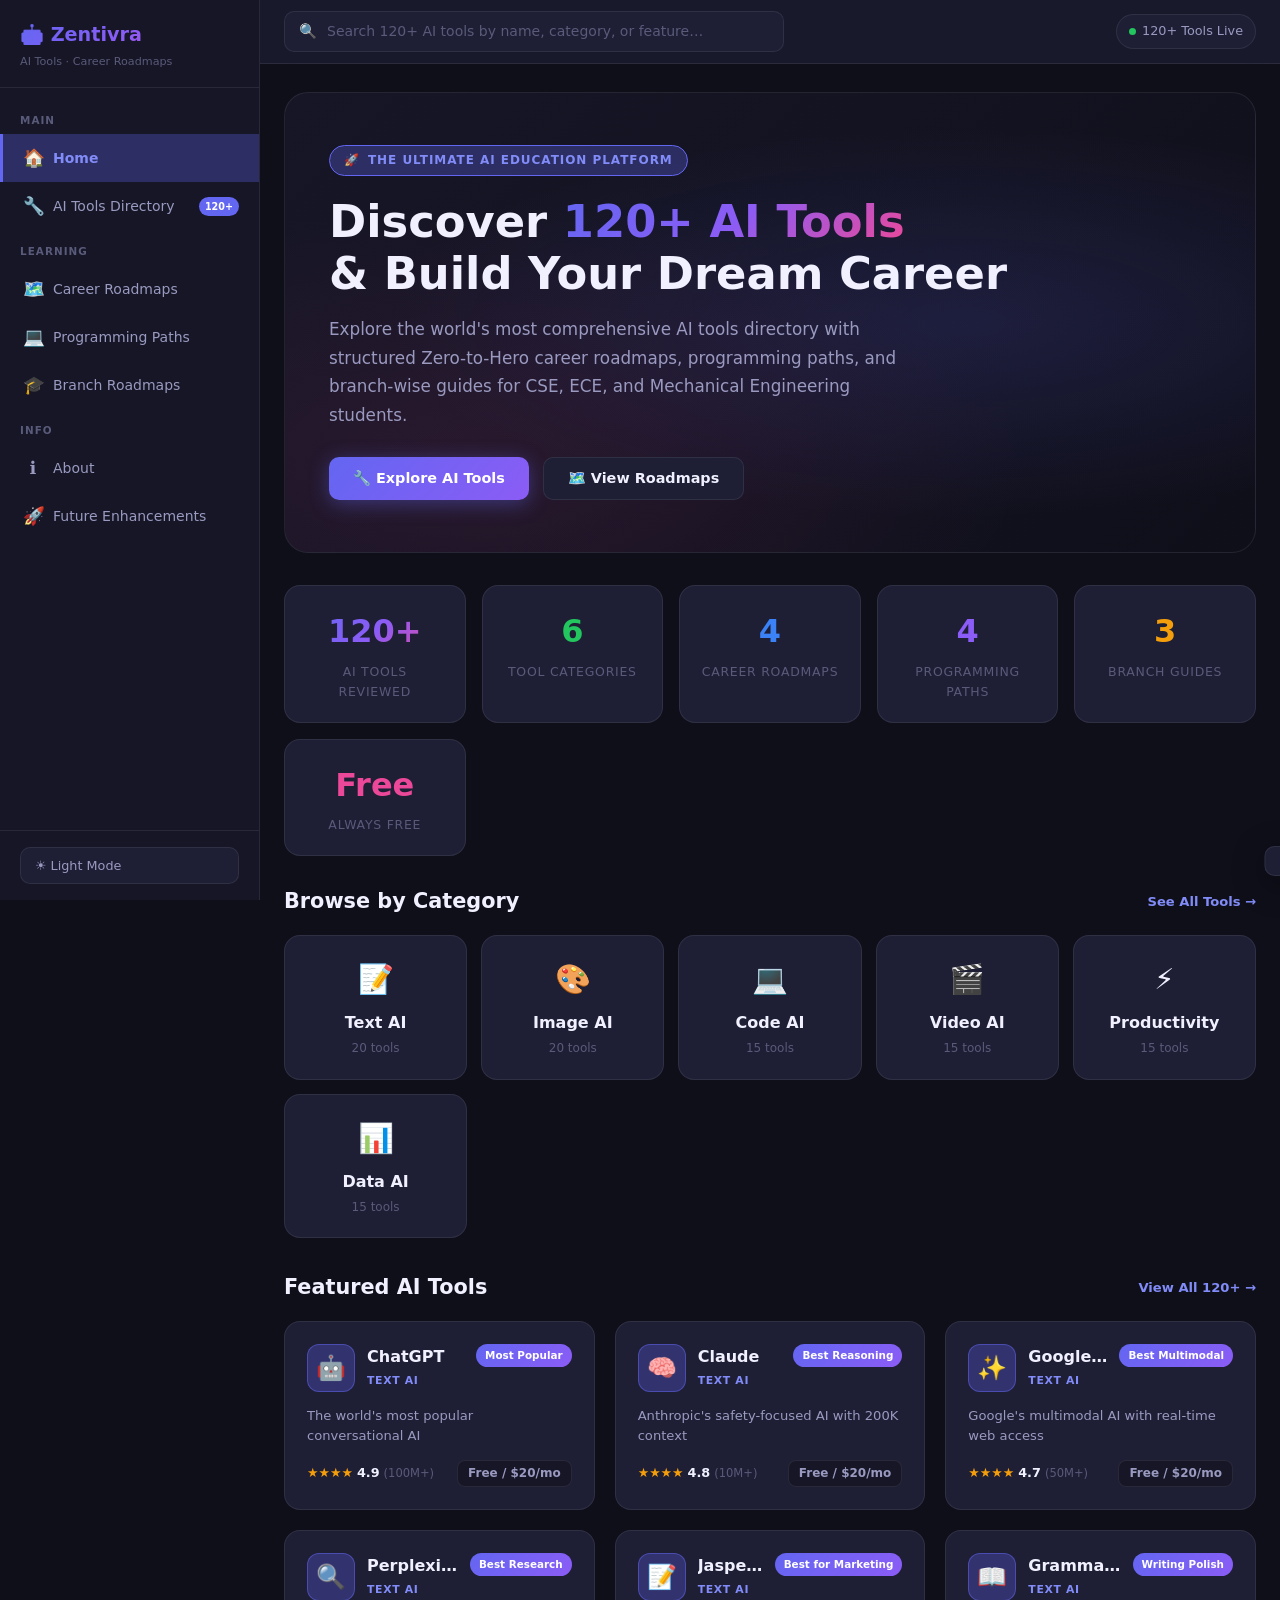
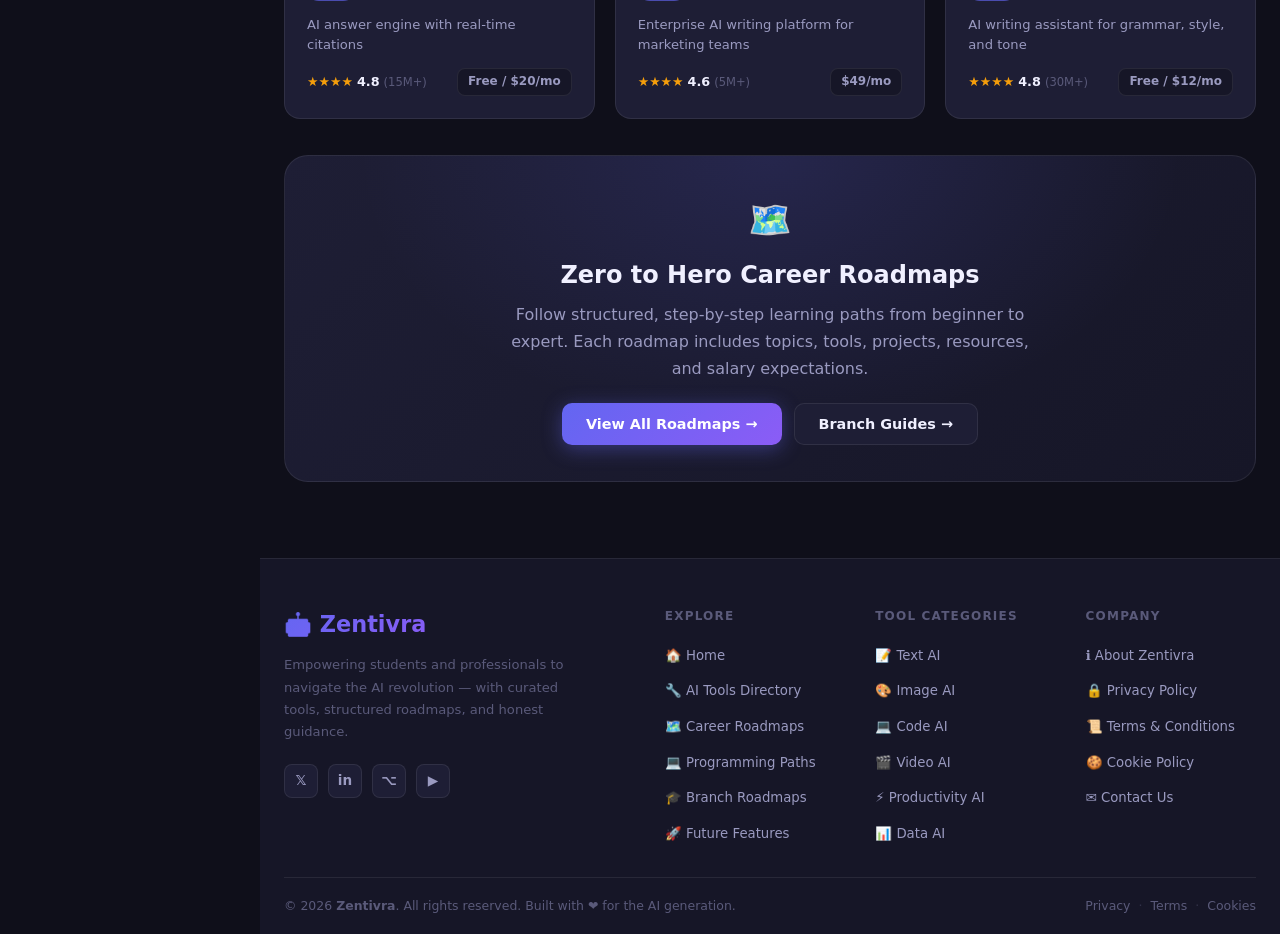
==== commit 9a93655a: "Add files via upload" ====
--- a/index.html
+++ b/index.html
@@ -15,11 +15,11 @@
   <link
     href="https://fonts.googleapis.com/css2?family=Syne:wght@400;600;700;800&family=DM+Sans:ital,opsz,wght@0,9..40,300;0,9..40,400;0,9..40,500;1,9..40,300&display=swap"
     rel="stylesheet" />
-    <link rel="icon" type="image/png" href="./assets/zentivra.png">
-    <link rel="shortcut icon" href="./assets/zentivra.ico">
+    <link rel="icon" type="image/png" href="zentivra.png">
+    <link rel="shortcut icon" href="zentivra.ico">
   <link rel="preconnect" href="https://fonts.googleapis.com" />
   <link href="https://fonts.googleapis.com/css2?family=Inter:wght@400;500;600;700;800;900&display=swap" rel="stylesheet" />
-  <link rel="stylesheet" href="css/style.css" />
+  <link rel="stylesheet" href="style.css" />
 </head>
 <body>
 
@@ -436,8 +436,8 @@
 <div class="toast" id="toast"></div>
 
 <!-- Scripts -->
-<script src="js/data.js"></script>
-<script src="js/app.js"></script>
+<script src="data.js"></script>
+<script src="app.js"></script>
 <script>
   // ── Footer year ──────────────────────────────────────────────
   document.getElementById('footerYear').textContent = new Date().getFullYear();
--- a/style.css
+++ b/style.css
@@ -0,0 +1,975 @@
+/* ============================================================
+   AI TOOLS HUB — Master Stylesheet
+   Dark/Light Mode | Glassmorphism | Animations
+   ============================================================ */
+
+/* ── CSS Variables ─────────────────────────────────────────── */
+:root {
+  --bg-primary: #0f0f1a;
+  --bg-secondary: #161627;
+  --bg-card: #1e1e35;
+  --bg-card-hover: #252542;
+  --border: rgba(255,255,255,0.08);
+  --border-active: rgba(99,102,241,0.5);
+  --text-primary: #f0f0ff;
+  --text-secondary: #9a9ac0;
+  --text-muted: #5a5a7a;
+  --accent: #6366f1;
+  --accent-hover: #818cf8;
+  --accent-glow: rgba(99,102,241,0.3);
+  --green: #22c55e;
+  --blue: #3b82f6;
+  --purple: #8b5cf6;
+  --amber: #f59e0b;
+  --pink: #ec4899;
+  --teal: #14b8a6;
+  --glass: rgba(30,30,53,0.7);
+  --glass-border: rgba(255,255,255,0.1);
+  --shadow: 0 8px 32px rgba(0,0,0,0.4);
+  --shadow-glow: 0 0 40px rgba(99,102,241,0.2);
+  --radius: 16px;
+  --radius-sm: 10px;
+  --radius-lg: 24px;
+  --sidebar-w: 260px;
+  --header-h: 64px;
+  --transition: 0.25s cubic-bezier(0.4,0,0.2,1);
+}
+
+[data-theme="light"] {
+  --bg-primary: #f8f9ff;
+  --bg-secondary: #eef0ff;
+  --bg-card: #ffffff;
+  --bg-card-hover: #f0f2ff;
+  --border: rgba(0,0,0,0.08);
+  --border-active: rgba(99,102,241,0.4);
+  --text-primary: #1a1a2e;
+  --text-secondary: #4a4a6a;
+  --text-muted: #8a8aaa;
+  --glass: rgba(255,255,255,0.8);
+  --glass-border: rgba(255,255,255,0.9);
+  --shadow: 0 8px 32px rgba(0,0,0,0.1);
+  --shadow-glow: 0 0 40px rgba(99,102,241,0.15);
+}
+
+/* ── Reset & Base ──────────────────────────────────────────── */
+*, *::before, *::after { box-sizing: border-box; margin: 0; padding: 0; }
+html { scroll-behavior: smooth; font-size: 16px; }
+body {
+  font-family: 'Inter', 'Segoe UI', system-ui, -apple-system, sans-serif;
+  background: var(--bg-primary);
+  color: var(--text-primary);
+  line-height: 1.6;
+  min-height: 100vh;
+  overflow-x: hidden;
+  transition: background var(--transition), color var(--transition);
+}
+a { color: var(--accent); text-decoration: none; transition: color var(--transition); }
+a:hover { color: var(--accent-hover); }
+img { max-width: 100%; }
+button { cursor: pointer; border: none; outline: none; font-family: inherit; }
+input, select, textarea { font-family: inherit; }
+ul { list-style: none; }
+h1,h2,h3,h4,h5,h6 { font-weight: 700; line-height: 1.3; }
+
+/* ── App Layout ────────────────────────────────────────────── */
+.app { display: flex; min-height: 100vh; }
+
+/* ── Sidebar ───────────────────────────────────────────────── */
+.sidebar {
+  width: var(--sidebar-w);
+  background: var(--bg-secondary);
+  border-right: 1px solid var(--border);
+  position: fixed; left: 0; top: 0; bottom: 0;
+  display: flex; flex-direction: column;
+  z-index: 100;
+  transition: transform var(--transition), background var(--transition);
+  overflow-y: auto;
+}
+.sidebar::-webkit-scrollbar { width: 4px; }
+.sidebar::-webkit-scrollbar-track { background: transparent; }
+.sidebar::-webkit-scrollbar-thumb { background: var(--border); border-radius: 4px; }
+
+.sidebar-logo {
+  padding: 20px 20px 16px;
+  border-bottom: 1px solid var(--border);
+  flex-shrink: 0;
+}
+.logo-text {
+  font-size: 1.2rem; font-weight: 800;
+  background: linear-gradient(135deg, #6366f1, #8b5cf6, #ec4899);
+  -webkit-background-clip: text; -webkit-text-fill-color: transparent;
+  background-clip: text;
+}
+.logo-sub { font-size: 0.7rem; color: var(--text-muted); margin-top: 2px; }
+
+.sidebar-nav { flex: 1; padding: 12px 0; }
+.nav-section-title {
+  font-size: 0.65rem; font-weight: 700; text-transform: uppercase;
+  letter-spacing: 0.1em; color: var(--text-muted);
+  padding: 12px 20px 6px;
+}
+.nav-item {
+  display: flex; align-items: center; gap: 10px;
+  padding: 10px 20px; color: var(--text-secondary);
+  font-size: 0.875rem; font-weight: 500;
+  cursor: pointer; border-radius: 0;
+  transition: all var(--transition);
+  border-left: 3px solid transparent;
+  position: relative;
+}
+.nav-item:hover { background: var(--bg-card); color: var(--text-primary); border-left-color: var(--accent); }
+.nav-item.active { background: var(--accent-glow); color: var(--accent-hover); border-left-color: var(--accent); font-weight: 600; }
+.nav-item .nav-icon { font-size: 1.1rem; width: 20px; text-align: center; }
+.nav-badge {
+  margin-left: auto; font-size: 0.6rem; font-weight: 700;
+  background: var(--accent); color: white;
+  padding: 2px 6px; border-radius: 20px;
+}
+
+.sidebar-footer { padding: 16px 20px; border-top: 1px solid var(--border); flex-shrink: 0; }
+.theme-toggle {
+  display: flex; align-items: center; gap: 10px;
+  background: var(--bg-card); border: 1px solid var(--border);
+  border-radius: var(--radius-sm); padding: 10px 14px;
+  cursor: pointer; width: 100%;
+  color: var(--text-secondary); font-size: 0.8rem; font-weight: 500;
+  transition: all var(--transition);
+}
+.theme-toggle:hover { border-color: var(--accent); color: var(--text-primary); }
+
+/* ── Main Content ──────────────────────────────────────────── */
+.main {
+  flex: 1;
+  margin-left: var(--sidebar-w);
+  min-height: 100vh;
+  transition: margin var(--transition);
+}
+
+/* ── Header ─────────────────────────────────────────────────── */
+.header {
+  height: var(--header-h);
+  background: var(--glass);
+  border-bottom: 1px solid var(--border);
+  backdrop-filter: blur(20px);
+  -webkit-backdrop-filter: blur(20px);
+  position: sticky; top: 0; z-index: 90;
+  display: flex; align-items: center;
+  padding: 0 24px; gap: 16px;
+}
+.hamburger {
+  display: none; background: none; border: none;
+  color: var(--text-primary); font-size: 1.4rem;
+  padding: 4px; cursor: pointer;
+}
+.header-search {
+  flex: 1; max-width: 500px;
+  display: flex; align-items: center; gap: 10px;
+  background: var(--bg-card); border: 1px solid var(--border);
+  border-radius: var(--radius-sm); padding: 8px 14px;
+  transition: border-color var(--transition);
+}
+.header-search:focus-within { border-color: var(--accent); }
+.header-search input {
+  background: none; border: none; outline: none;
+  color: var(--text-primary); font-size: 0.875rem; flex: 1;
+}
+.header-search input::placeholder { color: var(--text-muted); }
+.search-icon { color: var(--text-muted); font-size: 0.9rem; }
+.header-actions { margin-left: auto; display: flex; align-items: center; gap: 12px; }
+.header-stat {
+  display: flex; align-items: center; gap: 6px;
+  font-size: 0.8rem; color: var(--text-secondary);
+  background: var(--bg-card); border: 1px solid var(--border);
+  padding: 6px 12px; border-radius: 20px;
+}
+.stat-dot { width: 7px; height: 7px; border-radius: 50%; background: var(--green); animation: pulse 2s infinite; }
+@keyframes pulse { 0%,100%{opacity:1;transform:scale(1)} 50%{opacity:0.6;transform:scale(1.3)} }
+
+/* ── Page Container ────────────────────────────────────────── */
+.page { display: none; padding: 28px 24px; }
+.page.active { display: block; animation: fadeIn 0.3s ease; }
+@keyframes fadeIn { from{opacity:0;transform:translateY(12px)} to{opacity:1;transform:translateY(0)} }
+.page-header { margin-bottom: 28px; }
+.page-title { font-size: 1.9rem; font-weight: 800; margin-bottom: 6px; }
+.page-subtitle { color: var(--text-secondary); font-size: 1rem; }
+.gradient-text {
+  background: linear-gradient(135deg, #6366f1, #8b5cf6, #ec4899);
+  -webkit-background-clip: text; -webkit-text-fill-color: transparent; background-clip: text;
+}
+
+/* ── Hero Section ──────────────────────────────────────────── */
+.hero {
+  background: linear-gradient(135deg, var(--bg-secondary) 0%, var(--bg-primary) 100%);
+  border: 1px solid var(--border);
+  border-radius: var(--radius-lg);
+  padding: 52px 44px;
+  margin-bottom: 32px;
+  position: relative; overflow: hidden;
+}
+.hero::before {
+  content: ''; position: absolute; inset: 0;
+  background: radial-gradient(ellipse at 70% 50%, rgba(99,102,241,0.15), transparent 60%),
+              radial-gradient(ellipse at 20% 80%, rgba(236,72,153,0.1), transparent 50%);
+  pointer-events: none;
+}
+.hero-content { position: relative; z-index: 1; }
+.hero-eyebrow {
+  display: inline-flex; align-items: center; gap: 8px;
+  background: var(--accent-glow); border: 1px solid var(--accent);
+  padding: 5px 14px; border-radius: 20px;
+  font-size: 0.75rem; font-weight: 700;
+  color: var(--accent-hover); text-transform: uppercase; letter-spacing: 0.08em;
+  margin-bottom: 20px;
+}
+.hero h1 { font-size: 2.8rem; font-weight: 900; line-height: 1.15; margin-bottom: 16px; }
+.hero p { font-size: 1.05rem; color: var(--text-secondary); max-width: 600px; margin-bottom: 28px; line-height: 1.7; }
+.hero-actions { display: flex; gap: 14px; flex-wrap: wrap; }
+.btn {
+  display: inline-flex; align-items: center; gap: 8px;
+  padding: 12px 24px; border-radius: var(--radius-sm);
+  font-size: 0.9rem; font-weight: 600;
+  transition: all var(--transition); cursor: pointer;
+}
+.btn-primary {
+  background: linear-gradient(135deg, var(--accent), var(--purple));
+  color: white; border: none;
+  box-shadow: 0 4px 20px rgba(99,102,241,0.4);
+}
+.btn-primary:hover { transform: translateY(-2px); box-shadow: 0 8px 30px rgba(99,102,241,0.5); color: white; }
+.btn-secondary {
+  background: var(--bg-card); color: var(--text-primary);
+  border: 1px solid var(--border);
+}
+.btn-secondary:hover { border-color: var(--accent); background: var(--bg-card-hover); color: var(--text-primary); }
+
+/* ── Stats Grid ────────────────────────────────────────────── */
+.stats-grid {
+  display: grid; grid-template-columns: repeat(auto-fit, minmax(160px, 1fr));
+  gap: 16px; margin-bottom: 32px;
+}
+.stat-card {
+  background: var(--bg-card); border: 1px solid var(--border);
+  border-radius: var(--radius); padding: 20px;
+  text-align: center; transition: all var(--transition);
+}
+.stat-card:hover { border-color: var(--accent); transform: translateY(-2px); box-shadow: var(--shadow-glow); }
+.stat-number { font-size: 2rem; font-weight: 900; margin-bottom: 4px; }
+.stat-label { font-size: 0.78rem; color: var(--text-muted); font-weight: 500; text-transform: uppercase; letter-spacing: 0.06em; }
+
+/* ── Category Filter ───────────────────────────────────────── */
+.filter-bar {
+  display: flex; flex-wrap: wrap; gap: 10px;
+  margin-bottom: 24px; align-items: center;
+}
+.filter-btn {
+  display: flex; align-items: center; gap: 6px;
+  padding: 8px 18px; border-radius: 25px;
+  font-size: 0.82rem; font-weight: 600;
+  background: var(--bg-card); border: 1px solid var(--border);
+  color: var(--text-secondary); cursor: pointer;
+  transition: all var(--transition);
+}
+.filter-btn:hover { border-color: var(--accent); color: var(--text-primary); }
+.filter-btn.active {
+  background: linear-gradient(135deg, var(--accent), var(--purple));
+  border-color: transparent; color: white;
+  box-shadow: 0 4px 15px rgba(99,102,241,0.4);
+}
+.filter-count {
+  font-size: 0.7rem; background: rgba(255,255,255,0.2);
+  padding: 1px 6px; border-radius: 10px;
+}
+.filter-btn.active .filter-count { background: rgba(255,255,255,0.3); }
+
+/* ── Tools Grid ─────────────────────────────────────────────── */
+.tools-grid {
+  display: grid;
+  grid-template-columns: repeat(auto-fill, minmax(300px, 1fr));
+  gap: 20px;
+}
+.tool-card {
+  background: var(--bg-card);
+  border: 1px solid var(--border);
+  border-radius: var(--radius);
+  padding: 22px;
+  cursor: pointer;
+  transition: all var(--transition);
+  position: relative; overflow: hidden;
+  display: flex; flex-direction: column; gap: 14px;
+}
+.tool-card::before {
+  content: ''; position: absolute; top: 0; left: 0; right: 0;
+  height: 2px;
+  background: linear-gradient(90deg, var(--accent), var(--purple));
+  opacity: 0; transition: opacity var(--transition);
+}
+.tool-card:hover { border-color: var(--accent); transform: translateY(-3px); box-shadow: var(--shadow-glow); background: var(--bg-card-hover); }
+.tool-card:hover::before { opacity: 1; }
+
+.tool-card-header { display: flex; align-items: flex-start; gap: 12px; }
+.tool-icon-wrap {
+  width: 48px; height: 48px; border-radius: 12px;
+  background: var(--accent-glow); border: 1px solid var(--border-active);
+  display: flex; align-items: center; justify-content: center;
+  font-size: 1.5rem; flex-shrink: 0;
+}
+.tool-meta { flex: 1; min-width: 0; }
+.tool-name { font-size: 1rem; font-weight: 700; margin-bottom: 2px; white-space: nowrap; overflow: hidden; text-overflow: ellipsis; }
+.tool-category-tag {
+  font-size: 0.68rem; font-weight: 700; text-transform: uppercase;
+  letter-spacing: 0.06em; color: var(--accent-hover);
+}
+.tool-badge {
+  font-size: 0.65rem; font-weight: 700;
+  background: linear-gradient(135deg, var(--accent), var(--purple));
+  color: white; padding: 3px 9px; border-radius: 12px;
+  white-space: nowrap; flex-shrink: 0;
+}
+
+.tool-tagline { font-size: 0.82rem; color: var(--text-secondary); line-height: 1.5; }
+
+.tool-card-footer { display: flex; align-items: center; justify-content: space-between; margin-top: auto; }
+.tool-rating { display: flex; align-items: center; gap: 4px; font-size: 0.8rem; }
+.tool-rating .stars { color: var(--amber); }
+.tool-rating .rating-val { font-weight: 700; }
+.tool-rating .rating-users { color: var(--text-muted); font-size: 0.72rem; }
+.tool-pricing {
+  font-size: 0.75rem; font-weight: 600;
+  background: var(--bg-secondary); border: 1px solid var(--border);
+  padding: 3px 10px; border-radius: 8px; color: var(--text-secondary);
+}
+
+/* ── Tool Detail Page ──────────────────────────────────────── */
+.tool-detail-header {
+  background: var(--bg-card); border: 1px solid var(--border);
+  border-radius: var(--radius-lg); padding: 32px;
+  margin-bottom: 24px; position: relative; overflow: hidden;
+}
+.tool-detail-header::before {
+  content: ''; position: absolute; top: 0; right: 0;
+  width: 300px; height: 300px;
+  background: radial-gradient(circle, var(--accent-glow), transparent 70%);
+  pointer-events: none;
+}
+.detail-back-btn {
+  display: inline-flex; align-items: center; gap: 6px;
+  color: var(--text-secondary); font-size: 0.85rem;
+  background: var(--bg-secondary); border: 1px solid var(--border);
+  padding: 7px 14px; border-radius: var(--radius-sm);
+  cursor: pointer; margin-bottom: 20px;
+  transition: all var(--transition);
+}
+.detail-back-btn:hover { border-color: var(--accent); color: var(--text-primary); }
+
+.detail-hero-grid { display: grid; grid-template-columns: auto 1fr; gap: 20px; align-items: start; }
+.detail-icon-big {
+  width: 72px; height: 72px; border-radius: 18px;
+  background: var(--accent-glow); border: 1px solid var(--border-active);
+  display: flex; align-items: center; justify-content: center; font-size: 2.2rem;
+}
+.detail-title { font-size: 1.8rem; font-weight: 900; margin-bottom: 6px; }
+.detail-tagline { color: var(--text-secondary); font-size: 1rem; margin-bottom: 16px; }
+.detail-pills { display: flex; flex-wrap: wrap; gap: 8px; }
+.pill {
+  font-size: 0.75rem; font-weight: 600;
+  padding: 5px 12px; border-radius: 20px;
+  border: 1px solid var(--border);
+}
+.pill-rating { background: rgba(245,158,11,0.15); border-color: rgba(245,158,11,0.3); color: var(--amber); }
+.pill-users { background: rgba(99,102,241,0.15); border-color: rgba(99,102,241,0.3); color: var(--accent-hover); }
+.pill-price { background: rgba(34,197,94,0.15); border-color: rgba(34,197,94,0.3); color: var(--green); }
+.pill-badge { background: linear-gradient(135deg,var(--accent),var(--purple)); border-color: transparent; color: white; }
+
+.detail-content-grid {
+  display: grid; grid-template-columns: 1fr 340px;
+  gap: 24px; margin-bottom: 24px;
+}
+.detail-description {
+  background: var(--bg-card); border: 1px solid var(--border);
+  border-radius: var(--radius); padding: 24px;
+}
+.detail-description p { color: var(--text-secondary); line-height: 1.8; font-size: 0.95rem; }
+.section-title { font-size: 1rem; font-weight: 700; margin-bottom: 14px; display: flex; align-items: center; gap: 8px; }
+
+.detail-sidebar-card {
+  background: var(--bg-card); border: 1px solid var(--border);
+  border-radius: var(--radius); padding: 20px; margin-bottom: 16px;
+}
+.feature-list { display: flex; flex-direction: column; gap: 8px; }
+.feature-item {
+  display: flex; align-items: center; gap: 8px;
+  font-size: 0.83rem; color: var(--text-secondary);
+}
+.feature-item::before { content: '✓'; color: var(--green); font-weight: 700; flex-shrink: 0; }
+
+.pros-cons-grid { display: grid; grid-template-columns: 1fr 1fr; gap: 16px; margin-bottom: 24px; }
+.pros-card { background: rgba(34,197,94,0.08); border: 1px solid rgba(34,197,94,0.2); border-radius: var(--radius); padding: 18px; }
+.cons-card { background: rgba(239,68,68,0.08); border: 1px solid rgba(239,68,68,0.2); border-radius: var(--radius); padding: 18px; }
+.pros-title { color: var(--green); font-weight: 700; margin-bottom: 10px; font-size: 0.9rem; }
+.cons-title { color: #ef4444; font-weight: 700; margin-bottom: 10px; font-size: 0.9rem; }
+.pc-item { font-size: 0.82rem; color: var(--text-secondary); padding: 4px 0; display: flex; align-items: center; gap: 6px; }
+.pc-item::before { flex-shrink: 0; font-weight: 700; }
+.pros-card .pc-item::before { content: '✓'; color: var(--green); }
+.cons-card .pc-item::before { content: '✗'; color: #ef4444; }
+
+/* ── Roadmap Page ──────────────────────────────────────────── */
+.roadmap-cards {
+  display: grid; grid-template-columns: repeat(auto-fill, minmax(280px, 1fr));
+  gap: 20px; margin-bottom: 32px;
+}
+.roadmap-card {
+  background: var(--bg-card); border: 1px solid var(--border);
+  border-radius: var(--radius); padding: 24px;
+  cursor: pointer; transition: all var(--transition);
+}
+.roadmap-card:hover { border-color: var(--accent); transform: translateY(-3px); box-shadow: var(--shadow-glow); }
+.roadmap-card-icon { font-size: 2.2rem; margin-bottom: 12px; }
+.roadmap-card-title { font-size: 1.1rem; font-weight: 700; margin-bottom: 6px; }
+.roadmap-card-meta { font-size: 0.8rem; color: var(--text-muted); display: flex; gap: 12px; flex-wrap: wrap; }
+.roadmap-card-salary { font-size: 0.82rem; color: var(--green); font-weight: 600; margin-top: 8px; }
+.roadmap-card-roles { display: flex; flex-wrap: wrap; gap: 6px; margin-top: 12px; }
+.role-tag {
+  font-size: 0.68rem; background: var(--accent-glow);
+  border: 1px solid var(--border-active); color: var(--accent-hover);
+  padding: 3px 9px; border-radius: 10px; font-weight: 600;
+}
+
+.roadmap-detail { display: none; }
+.roadmap-detail.active { animation: fadeIn 0.3s ease; }
+.stages-timeline { position: relative; margin-top: 24px; }
+.stage-item {
+  display: grid; grid-template-columns: 140px 1fr;
+  gap: 24px; margin-bottom: 32px; position: relative;
+}
+.stage-item::before {
+  content: ''; position: absolute; left: 120px; top: 30px; bottom: -32px;
+  width: 2px; background: var(--border);
+}
+.stage-item:last-child::before { display: none; }
+.stage-left { text-align: right; padding-top: 4px; }
+.stage-level {
+  font-size: 0.75rem; font-weight: 800; text-transform: uppercase;
+  letter-spacing: 0.08em; margin-bottom: 4px;
+}
+.stage-duration { font-size: 0.72rem; color: var(--text-muted); }
+.stage-dot {
+  position: absolute; left: 113px; top: 8px;
+  width: 14px; height: 14px; border-radius: 50%;
+  border: 3px solid var(--bg-primary);
+}
+.stage-content {
+  background: var(--bg-card); border: 1px solid var(--border);
+  border-radius: var(--radius); padding: 20px;
+  border-left: 3px solid;
+}
+.stage-section { margin-bottom: 14px; }
+.stage-section-title { font-size: 0.75rem; font-weight: 700; text-transform: uppercase; letter-spacing: 0.06em; color: var(--text-muted); margin-bottom: 8px; }
+.topic-tags { display: flex; flex-wrap: wrap; gap: 6px; }
+.topic-tag {
+  font-size: 0.72rem; background: var(--bg-secondary);
+  border: 1px solid var(--border); color: var(--text-secondary);
+  padding: 3px 9px; border-radius: 8px;
+}
+.project-box {
+  background: var(--accent-glow); border: 1px solid var(--border-active);
+  border-radius: var(--radius-sm); padding: 10px 14px;
+  font-size: 0.82rem; color: var(--accent-hover);
+}
+
+/* ── Programming Paths Page ────────────────────────────────── */
+.path-card {
+  background: var(--bg-card); border: 1px solid var(--border);
+  border-radius: var(--radius-lg); padding: 28px;
+  margin-bottom: 24px; overflow: hidden;
+}
+.path-header { display: flex; align-items: center; gap: 14px; margin-bottom: 24px; }
+.path-icon { font-size: 2rem; }
+.path-title { font-size: 1.2rem; font-weight: 800; margin-bottom: 4px; }
+.path-meta { font-size: 0.8rem; color: var(--text-muted); display: flex; gap: 16px; }
+.path-salary { font-size: 0.82rem; color: var(--green); font-weight: 600; }
+
+.path-timeline { display: flex; gap: 0; overflow-x: auto; padding-bottom: 8px; }
+.path-timeline::-webkit-scrollbar { height: 4px; }
+.path-timeline::-webkit-scrollbar-track { background: transparent; }
+.path-timeline::-webkit-scrollbar-thumb { background: var(--border); border-radius: 4px; }
+.path-step { flex: 1; min-width: 190px; position: relative; }
+.path-step::after {
+  content: '→'; position: absolute; right: -12px; top: 22px;
+  color: var(--text-muted); font-size: 1.1rem; z-index: 1;
+}
+.path-step:last-child::after { display: none; }
+.step-header {
+  display: flex; align-items: center; gap: 8px;
+  padding: 12px 16px 8px;
+}
+.step-dot { width: 28px; height: 28px; border-radius: 50%; display: flex; align-items: center; justify-content: center; font-size: 0.7rem; font-weight: 800; color: white; flex-shrink: 0; }
+.step-info { flex: 1; }
+.step-month { font-size: 0.65rem; color: var(--text-muted); font-weight: 600; }
+.step-title { font-size: 0.85rem; font-weight: 700; }
+.step-body { padding: 8px 16px 16px; }
+.step-topics { display: flex; flex-direction: column; gap: 4px; margin-bottom: 10px; }
+.step-topic { font-size: 0.72rem; color: var(--text-secondary); display: flex; align-items: center; gap: 6px; }
+.step-topic::before { content: '•'; color: var(--accent); }
+.step-tools-wrap { display: flex; flex-wrap: wrap; gap: 4px; }
+.step-tool {
+  font-size: 0.65rem; background: var(--accent-glow);
+  border: 1px solid var(--border-active); color: var(--accent-hover);
+  padding: 2px 7px; border-radius: 6px; font-weight: 600;
+}
+
+/* ── Branch Roadmaps Page ──────────────────────────────────── */
+.branch-tabs { display: flex; gap: 12px; margin-bottom: 28px; flex-wrap: wrap; }
+.branch-tab {
+  display: flex; align-items: center; gap: 8px;
+  padding: 10px 20px; border-radius: var(--radius-sm);
+  background: var(--bg-card); border: 2px solid var(--border);
+  cursor: pointer; font-size: 0.875rem; font-weight: 600;
+  color: var(--text-secondary); transition: all var(--transition);
+}
+.branch-tab:hover { border-color: var(--accent); color: var(--text-primary); }
+.branch-tab.active { border-color: var(--accent); color: var(--accent-hover); background: var(--accent-glow); }
+.branch-tab .tab-icon { font-size: 1.2rem; }
+
+.branch-content { display: none; animation: fadeIn 0.3s ease; }
+.branch-content.active { display: block; }
+.branch-overview {
+  background: var(--bg-card); border: 1px solid var(--border);
+  border-radius: var(--radius); padding: 24px; margin-bottom: 24px;
+  border-left: 4px solid;
+}
+.branch-overview h3 { font-size: 1.3rem; font-weight: 800; margin-bottom: 8px; }
+.branch-overview p { color: var(--text-secondary); line-height: 1.7; margin-bottom: 10px; }
+.branch-salary { font-weight: 700; }
+
+.branch-paths-grid { display: grid; grid-template-columns: repeat(auto-fill, minmax(280px, 1fr)); gap: 20px; margin-bottom: 24px; }
+.branch-path-card {
+  background: var(--bg-card); border: 1px solid var(--border);
+  border-radius: var(--radius); padding: 20px;
+}
+.branch-path-title { font-size: 0.9rem; font-weight: 700; margin-bottom: 12px; }
+.branch-path-items { display: flex; flex-direction: column; gap: 6px; }
+.branch-path-item { font-size: 0.8rem; color: var(--text-secondary); display: flex; align-items: flex-start; gap: 8px; }
+.branch-path-item::before { content: '▸'; color: var(--accent); font-size: 0.7rem; margin-top: 2px; flex-shrink: 0; }
+
+.jobs-grid { display: grid; grid-template-columns: repeat(auto-fill, minmax(200px, 1fr)); gap: 12px; margin-bottom: 24px; }
+.job-card {
+  background: rgba(99,102,241,0.08); border: 1px solid rgba(99,102,241,0.2);
+  border-radius: var(--radius-sm); padding: 14px 16px;
+  font-size: 0.85rem; font-weight: 600; color: var(--accent-hover);
+  text-align: center;
+}
+.companies-row { display: flex; flex-wrap: wrap; gap: 10px; }
+.company-chip {
+  background: var(--bg-card); border: 1px solid var(--border);
+  padding: 6px 14px; border-radius: 20px;
+  font-size: 0.8rem; font-weight: 600; color: var(--text-secondary);
+  transition: all var(--transition);
+}
+.company-chip:hover { border-color: var(--accent); color: var(--text-primary); }
+
+/* ── About Page ────────────────────────────────────────────── */
+.about-hero {
+  background: linear-gradient(135deg, var(--bg-secondary), var(--bg-primary));
+  border: 1px solid var(--border); border-radius: var(--radius-lg);
+  padding: 48px; margin-bottom: 28px; text-align: center; position: relative; overflow: hidden;
+}
+.about-hero::before {
+  content: ''; position: absolute; inset: 0;
+  background: radial-gradient(ellipse at 50% 50%, rgba(99,102,241,0.15), transparent 60%);
+  pointer-events: none;
+}
+.about-hero h2 { font-size: 2rem; font-weight: 900; margin-bottom: 12px; position: relative; }
+.about-hero p { color: var(--text-secondary); max-width: 580px; margin: 0 auto; line-height: 1.8; position: relative; }
+
+.team-grid { display: grid; grid-template-columns: repeat(auto-fill, minmax(240px, 1fr)); gap: 20px; margin-bottom: 28px; }
+.team-card {
+  background: var(--bg-card); border: 1px solid var(--border);
+  border-radius: var(--radius); padding: 24px; text-align: center;
+  transition: all var(--transition);
+}
+.team-card:hover { border-color: var(--accent); transform: translateY(-2px); }
+.team-avatar { font-size: 3rem; margin-bottom: 12px; }
+.team-name { font-size: 1rem; font-weight: 700; margin-bottom: 4px; }
+.team-role { font-size: 0.8rem; color: var(--accent-hover); font-weight: 600; margin-bottom: 8px; }
+.team-bio { font-size: 0.78rem; color: var(--text-muted); line-height: 1.6; }
+
+.mission-grid { display: grid; grid-template-columns: repeat(auto-fill, minmax(220px, 1fr)); gap: 16px; margin-bottom: 28px; }
+.mission-card {
+  background: var(--bg-card); border: 1px solid var(--border);
+  border-radius: var(--radius); padding: 20px;
+}
+.mission-icon { font-size: 1.8rem; margin-bottom: 10px; }
+.mission-title { font-size: 0.9rem; font-weight: 700; margin-bottom: 6px; }
+.mission-desc { font-size: 0.78rem; color: var(--text-muted); line-height: 1.6; }
+
+/* ── Future Page ───────────────────────────────────────────── */
+.future-grid { display: grid; grid-template-columns: repeat(auto-fill, minmax(280px, 1fr)); gap: 20px; }
+.future-card {
+  background: var(--bg-card); border: 1px solid var(--border);
+  border-radius: var(--radius); padding: 24px;
+  transition: all var(--transition); position: relative; overflow: hidden;
+}
+.future-card:hover { border-color: var(--accent); transform: translateY(-3px); box-shadow: var(--shadow-glow); }
+.future-card::before {
+  content: ''; position: absolute; top: 0; right: 0;
+  width: 80px; height: 80px;
+  background: radial-gradient(circle, var(--accent-glow), transparent 70%);
+  pointer-events: none;
+}
+.future-icon { font-size: 2rem; margin-bottom: 12px; }
+.future-title { font-size: 1rem; font-weight: 700; margin-bottom: 8px; }
+.future-desc { font-size: 0.82rem; color: var(--text-secondary); line-height: 1.6; margin-bottom: 14px; }
+.future-status {
+  display: inline-flex; align-items: center; gap: 6px;
+  font-size: 0.72rem; font-weight: 700; padding: 4px 10px; border-radius: 12px;
+}
+.status-design { background: rgba(59,130,246,0.15); color: var(--blue); border: 1px solid rgba(59,130,246,0.3); }
+.status-planned { background: rgba(34,197,94,0.15); color: var(--green); border: 1px solid rgba(34,197,94,0.3); }
+.status-research { background: rgba(245,158,11,0.15); color: var(--amber); border: 1px solid rgba(245,158,11,0.3); }
+.future-quarter { font-size: 0.7rem; color: var(--text-muted); margin-top: 6px; }
+
+/* ── Empty State ───────────────────────────────────────────── */
+.empty-state {
+  text-align: center; padding: 60px 20px;
+  color: var(--text-muted);
+}
+.empty-state .empty-icon { font-size: 3rem; margin-bottom: 14px; opacity: 0.5; }
+.empty-state h3 { font-size: 1.1rem; margin-bottom: 6px; color: var(--text-secondary); }
+.empty-state p { font-size: 0.85rem; }
+
+/* ── Toast notification ────────────────────────────────────── */
+.toast {
+  position: fixed; bottom: 24px; right: 24px;
+  background: var(--bg-card); border: 1px solid var(--border);
+  border-radius: var(--radius-sm); padding: 14px 20px;
+  font-size: 0.875rem; color: var(--text-primary);
+  box-shadow: var(--shadow); z-index: 9999;
+  transform: translateX(120%); transition: transform 0.3s cubic-bezier(0.34,1.56,0.64,1);
+  display: flex; align-items: center; gap: 10px; max-width: 300px;
+}
+.toast.show { transform: translateX(0); }
+.toast-icon { font-size: 1.1rem; }
+
+/* ── Scrollbar ─────────────────────────────────────────────── */
+::-webkit-scrollbar { width: 6px; height: 6px; }
+::-webkit-scrollbar-track { background: transparent; }
+::-webkit-scrollbar-thumb { background: var(--border); border-radius: 10px; }
+::-webkit-scrollbar-thumb:hover { background: var(--text-muted); }
+
+/* ── Responsive ────────────────────────────────────────────── */
+@media (max-width: 1024px) {
+  .detail-content-grid { grid-template-columns: 1fr; }
+  .path-timeline { flex-direction: column; }
+  .path-step::after { display: none; }
+  .path-step { min-width: unset; }
+}
+@media (max-width: 768px) {
+  :root { --sidebar-w: 0px; }
+  .sidebar { transform: translateX(-260px); width: 260px; }
+  .sidebar.open { transform: translateX(0); }
+  .main { margin-left: 0; }
+  .hamburger { display: flex; }
+  .header-stat { display: none; }
+  .hero { padding: 32px 24px; }
+  .hero h1 { font-size: 1.9rem; }
+  .detail-hero-grid { grid-template-columns: 1fr; }
+  .pros-cons-grid { grid-template-columns: 1fr; }
+  .stage-item { grid-template-columns: 1fr; gap: 8px; }
+  .stage-item::before { display: none; }
+  .stage-dot { display: none; }
+  .stage-left { text-align: left; }
+}
+@media (max-width: 480px) {
+  .page { padding: 20px 16px; }
+  .tools-grid { grid-template-columns: 1fr; }
+  .hero-actions { flex-direction: column; }
+  .btn { width: 100%; justify-content: center; }
+}
+
+/* ── Animations ────────────────────────────────────────────── */
+@keyframes shimmer {
+  0% { background-position: -200% 0; }
+  100% { background-position: 200% 0; }
+}
+.loading-skeleton {
+  background: linear-gradient(90deg, var(--bg-card) 25%, var(--bg-card-hover) 50%, var(--bg-card) 75%);
+  background-size: 200% 100%;
+  animation: shimmer 1.5s infinite;
+  border-radius: var(--radius-sm);
+}
+
+/* ── Sidebar Overlay ───────────────────────────────────────── */
+.sidebar-overlay {
+  display: none; position: fixed; inset: 0;
+  background: rgba(0,0,0,0.5); z-index: 99;
+  backdrop-filter: blur(4px);
+}
+@media (max-width: 768px) {
+  .sidebar-overlay.show { display: block; }
+}
+
+/* ── Featured Tools Section ────────────────────────────────── */
+.section-header {
+  display: flex; align-items: center; justify-content: space-between;
+  margin-bottom: 20px;
+}
+.section-header h2 { font-size: 1.3rem; font-weight: 800; }
+.see-all-btn {
+  font-size: 0.82rem; color: var(--accent-hover); font-weight: 600;
+  background: none; border: none; cursor: pointer;
+  transition: color var(--transition);
+}
+.see-all-btn:hover { color: var(--purple); }
+
+/* ── Use Case & Features tags ──────────────────────────────── */
+.use-case-grid { display: flex; flex-wrap: wrap; gap: 8px; }
+.use-case-tag {
+  font-size: 0.75rem; background: var(--bg-secondary);
+  border: 1px solid var(--border); color: var(--text-secondary);
+  padding: 5px 12px; border-radius: 20px;
+}
+
+/* ── Job Roles ─────────────────────────────────────────────── */
+.job-roles-row { display: flex; flex-wrap: wrap; gap: 8px; }
+.job-role-chip {
+  font-size: 0.75rem; font-weight: 600;
+  background: rgba(99,102,241,0.12); border: 1px solid rgba(99,102,241,0.25);
+  color: var(--accent-hover); padding: 5px 12px; border-radius: 20px;
+}
+
+/* ── Visit Tool Button ─────────────────────────────────────── */
+.visit-btn {
+  display: inline-flex; align-items: center; gap: 8px;
+  background: linear-gradient(135deg, var(--accent), var(--purple));
+  color: white; padding: 12px 24px; border-radius: var(--radius-sm);
+  font-size: 0.9rem; font-weight: 700; text-decoration: none;
+  transition: all var(--transition);
+  box-shadow: 0 4px 20px rgba(99,102,241,0.4);
+}
+.visit-btn:hover { transform: translateY(-2px); box-shadow: 0 8px 30px rgba(99,102,241,0.5); color: white; }
+
+/* ── Footer ─────────────────────────────────────────────────── */
+.site-footer {
+  background: var(--bg-secondary);
+  border-top: 1px solid var(--border);
+  margin-top: 48px;
+  padding: 0 24px;
+}
+.footer-inner {
+  display: grid;
+  grid-template-columns: 2fr 1fr 1fr 1fr;
+  gap: 40px;
+  padding: 48px 0 32px;
+  max-width: 1200px;
+  margin: 0 auto;
+}
+.footer-logo {
+  font-size: 1.4rem;
+  font-weight: 900;
+  background: linear-gradient(135deg, #6366f1, #8b5cf6, #ec4899);
+  -webkit-background-clip: text;
+  -webkit-text-fill-color: transparent;
+  background-clip: text;
+  margin-bottom: 12px;
+}
+.footer-tagline {
+  font-size: 0.82rem;
+  color: var(--text-muted);
+  line-height: 1.7;
+  margin-bottom: 20px;
+  max-width: 280px;
+}
+.footer-socials {
+  display: flex;
+  gap: 10px;
+}
+.social-chip {
+  width: 34px;
+  height: 34px;
+  border-radius: 8px;
+  background: var(--bg-card);
+  border: 1px solid var(--border);
+  display: flex;
+  align-items: center;
+  justify-content: center;
+  font-size: 0.85rem;
+  font-weight: 800;
+  color: var(--text-secondary);
+  text-decoration: none;
+  transition: all var(--transition);
+}
+.social-chip:hover {
+  border-color: var(--accent);
+  color: var(--accent-hover);
+  background: var(--accent-glow);
+  transform: translateY(-2px);
+}
+.footer-col-title {
+  font-size: 0.75rem;
+  font-weight: 800;
+  text-transform: uppercase;
+  letter-spacing: 0.1em;
+  color: var(--text-muted);
+  margin-bottom: 16px;
+}
+.footer-links {
+  display: flex;
+  flex-direction: column;
+  gap: 10px;
+}
+.footer-links a,
+.footer-email {
+  font-size: 0.83rem;
+  color: var(--text-secondary);
+  text-decoration: none;
+  transition: color var(--transition);
+  display: inline-flex;
+  align-items: center;
+  gap: 6px;
+}
+.footer-links a:hover,
+.footer-email:hover {
+  color: var(--accent-hover);
+}
+
+/* Footer bottom bar */
+.footer-bottom {
+  border-top: 1px solid var(--border);
+  padding: 18px 0;
+  max-width: 1200px;
+  margin: 0 auto;
+  display: flex;
+  align-items: center;
+  justify-content: space-between;
+  flex-wrap: wrap;
+  gap: 12px;
+}
+.footer-bottom-left {
+  font-size: 0.78rem;
+  color: var(--text-muted);
+}
+.footer-bottom-right {
+  display: flex;
+  align-items: center;
+  gap: 8px;
+  font-size: 0.78rem;
+}
+.footer-bottom-right a {
+  color: var(--text-muted);
+  text-decoration: none;
+  transition: color var(--transition);
+}
+.footer-bottom-right a:hover {
+  color: var(--accent-hover);
+}
+.footer-sep {
+  color: var(--text-muted);
+  opacity: 0.4;
+}
+
+/* ── Modals ─────────────────────────────────────────────────── */
+.modal-overlay {
+  display: none;
+  position: fixed;
+  inset: 0;
+  background: rgba(0, 0, 0, 0.65);
+  backdrop-filter: blur(6px);
+  -webkit-backdrop-filter: blur(6px);
+  z-index: 9000;
+  align-items: center;
+  justify-content: center;
+  padding: 20px;
+}
+.modal-overlay.open {
+  display: flex;
+  animation: fadeIn 0.2s ease;
+}
+.modal-box {
+  background: var(--bg-card);
+  border: 1px solid var(--border);
+  border-radius: var(--radius-lg);
+  width: 100%;
+  max-width: 640px;
+  max-height: 85vh;
+  overflow-y: auto;
+  padding: 36px;
+  position: relative;
+  box-shadow: 0 24px 80px rgba(0, 0, 0, 0.5);
+  animation: slideUp 0.3s cubic-bezier(0.34, 1.56, 0.64, 1);
+}
+@keyframes slideUp {
+  from { opacity: 0; transform: translateY(30px) scale(0.97); }
+  to   { opacity: 1; transform: translateY(0) scale(1); }
+}
+.modal-box::-webkit-scrollbar { width: 5px; }
+.modal-box::-webkit-scrollbar-thumb { background: var(--border); border-radius: 4px; }
+
+.modal-close {
+  position: absolute;
+  top: 16px;
+  right: 16px;
+  width: 32px;
+  height: 32px;
+  border-radius: 8px;
+  background: var(--bg-secondary);
+  border: 1px solid var(--border);
+  color: var(--text-secondary);
+  font-size: 0.9rem;
+  cursor: pointer;
+  display: flex;
+  align-items: center;
+  justify-content: center;
+  transition: all var(--transition);
+}
+.modal-close:hover {
+  background: var(--bg-card-hover);
+  border-color: var(--accent);
+  color: var(--text-primary);
+}
+.modal-icon {
+  font-size: 2.2rem;
+  margin-bottom: 12px;
+}
+.modal-title {
+  font-size: 1.5rem;
+  font-weight: 900;
+  margin-bottom: 4px;
+}
+.modal-updated {
+  font-size: 0.75rem;
+  color: var(--text-muted);
+  margin-bottom: 24px;
+}
+.modal-body h3 {
+  font-size: 0.92rem;
+  font-weight: 700;
+  color: var(--text-primary);
+  margin: 20px 0 8px;
+}
+.modal-body h3:first-child { margin-top: 0; }
+.modal-body p {
+  font-size: 0.85rem;
+  color: var(--text-secondary);
+  line-height: 1.75;
+}
+
+/* ── Footer Responsive ──────────────────────────────────────── */
+@media (max-width: 900px) {
+  .footer-inner {
+    grid-template-columns: 1fr 1fr;
+    gap: 28px;
+  }
+  .footer-brand { grid-column: 1 / -1; }
+}
+@media (max-width: 540px) {
+  .footer-inner {
+    grid-template-columns: 1fr;
+    gap: 24px;
+    padding: 32px 0 24px;
+  }
+  .footer-brand { grid-column: auto; }
+  .footer-bottom {
+    flex-direction: column;
+    text-align: center;
+  }
+}
